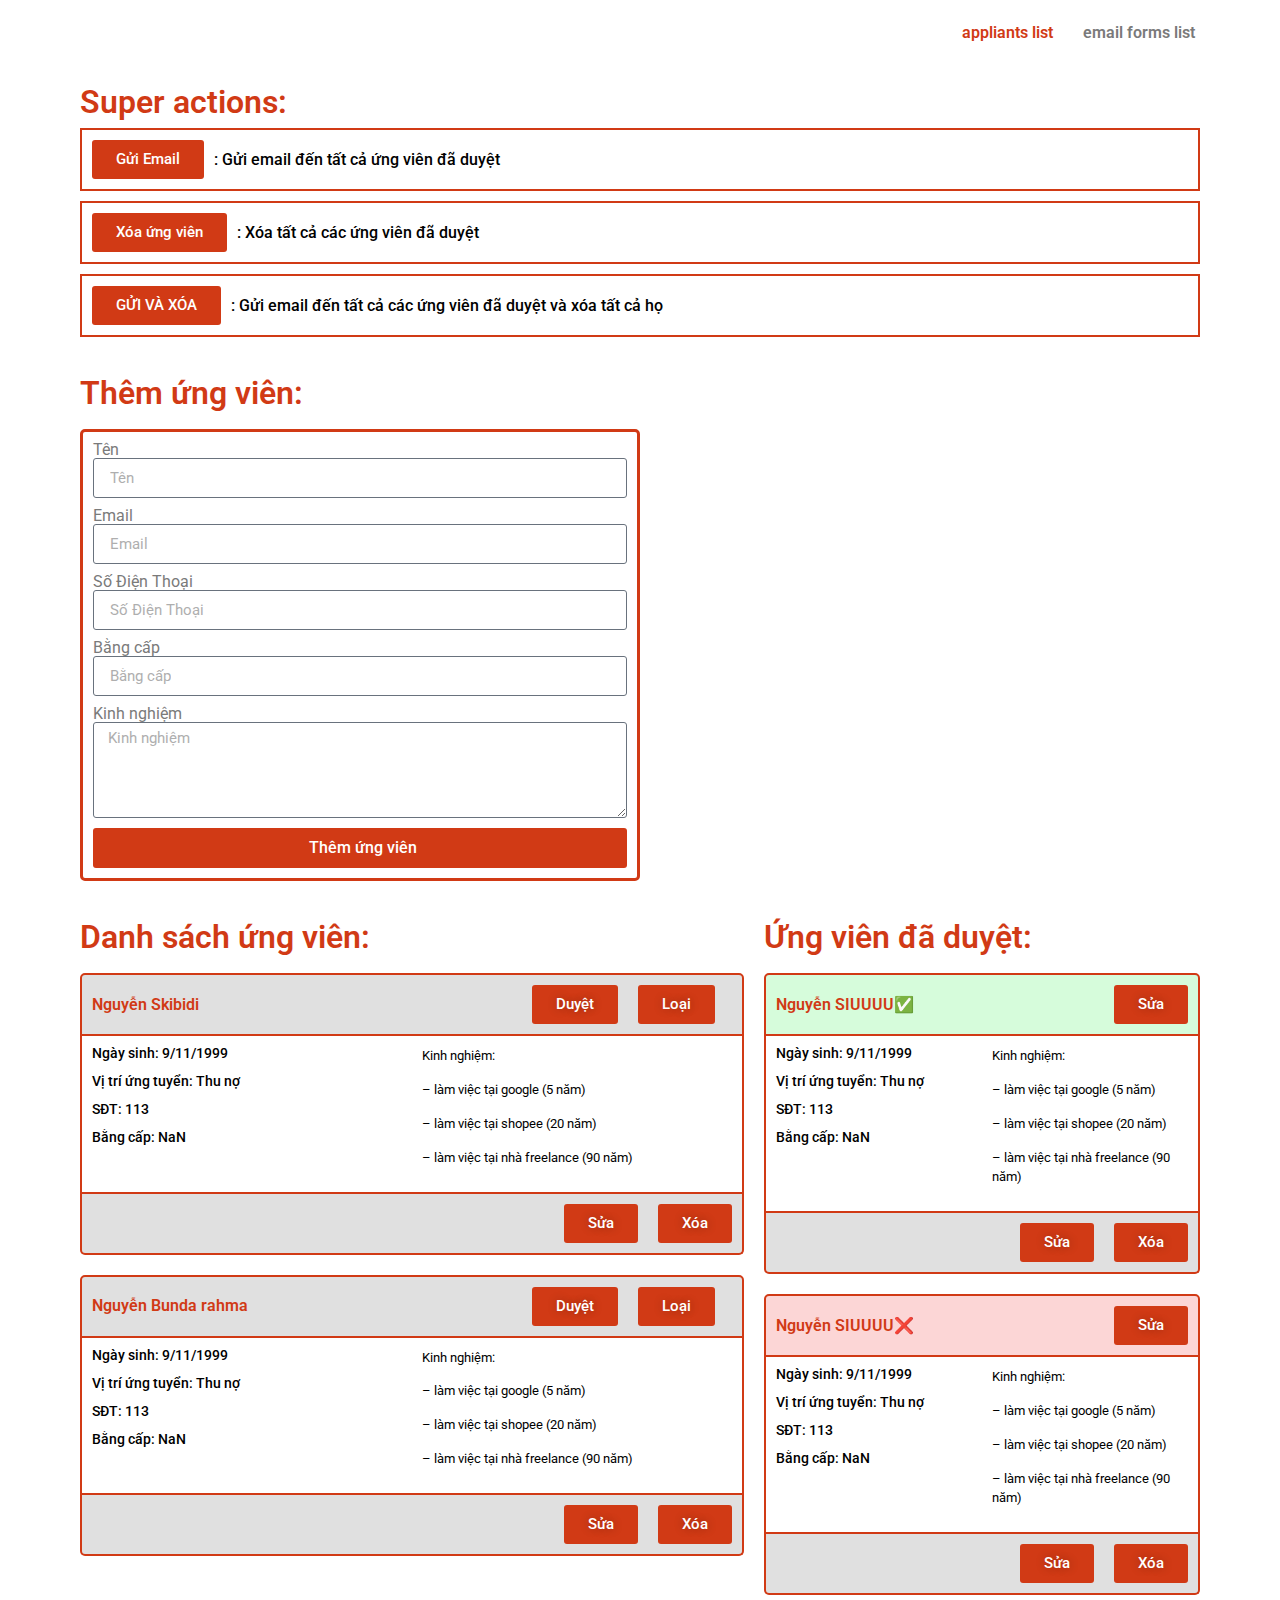
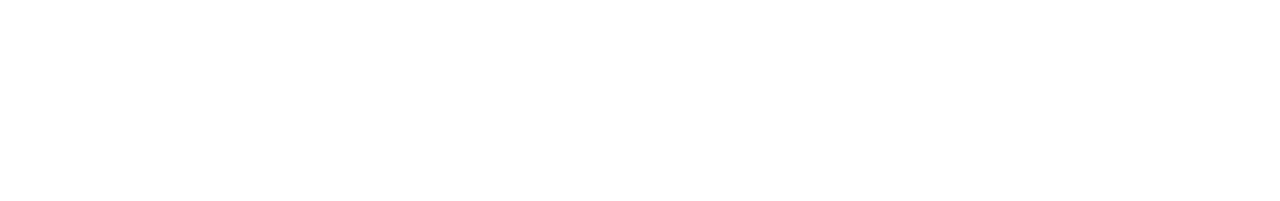
==== appliants-list/index.html @ c923ac1a "skibidi commit 3" ====
<!DOCTYPE html>
<html lang="en-US">
<head>
	<meta charset="UTF-8">
	<meta name="viewport" content="width=device-width, initial-scale=1">
	<link rel="profile" href="http://gmpg.org/xfn/11">
	<link rel="pingback" href="https://quanghehehihi.github.io/Giao_dien_message/xmlrpc.php">
	<title>appliants list &#8211; Trung Huy Message</title>
<meta name="robots" content="max-image-preview:large">
<link rel="alternate" type="application/rss+xml" title="Trung Huy Message &raquo; Feed" href="https://quanghehehihi.github.io/Giao_dien_message/feed/">
<link rel="alternate" type="application/rss+xml" title="Trung Huy Message &raquo; Comments Feed" href="https://quanghehehihi.github.io/Giao_dien_message/comments/feed/">
<script>
window._wpemojiSettings = {"baseUrl":"https:\/\/s.w.org\/images\/core\/emoji\/15.0.3\/72x72\/","ext":".png","svgUrl":"https:\/\/s.w.org\/images\/core\/emoji\/15.0.3\/svg\/","svgExt":".svg","source":{"concatemoji":"https:\/\/quanghehehihi.github.io\/Giao_dien_message\/wp-includes\/js\/wp-emoji-release.min.js?ver=6.6.2"}};
/*! This file is auto-generated */
!function(i,n){var o,s,e;function c(e){try{var t={supportTests:e,timestamp:(new Date).valueOf()};sessionStorage.setItem(o,JSON.stringify(t))}catch(e){}}function p(e,t,n){e.clearRect(0,0,e.canvas.width,e.canvas.height),e.fillText(t,0,0);var t=new Uint32Array(e.getImageData(0,0,e.canvas.width,e.canvas.height).data),r=(e.clearRect(0,0,e.canvas.width,e.canvas.height),e.fillText(n,0,0),new Uint32Array(e.getImageData(0,0,e.canvas.width,e.canvas.height).data));return t.every(function(e,t){return e===r[t]})}function u(e,t,n){switch(t){case"flag":return n(e,"🏳️‍⚧️","🏳️​⚧️")?!1:!n(e,"🇺🇳","🇺​🇳")&&!n(e,"🏴󠁧󠁢󠁥󠁮󠁧󠁿","🏴​󠁧​󠁢​󠁥​󠁮​󠁧​󠁿");case"emoji":return!n(e,"🐦‍⬛","🐦​⬛")}return!1}function f(e,t,n){var r="undefined"!=typeof WorkerGlobalScope&&self instanceof WorkerGlobalScope?new OffscreenCanvas(300,150):i.createElement("canvas"),a=r.getContext("2d",{willReadFrequently:!0}),o=(a.textBaseline="top",a.font="600 32px Arial",{});return e.forEach(function(e){o[e]=t(a,e,n)}),o}function t(e){var t=i.createElement("script");t.src=e,t.defer=!0,i.head.appendChild(t)}"undefined"!=typeof Promise&&(o="wpEmojiSettingsSupports",s=["flag","emoji"],n.supports={everything:!0,everythingExceptFlag:!0},e=new Promise(function(e){i.addEventListener("DOMContentLoaded",e,{once:!0})}),new Promise(function(t){var n=function(){try{var e=JSON.parse(sessionStorage.getItem(o));if("object"==typeof e&&"number"==typeof e.timestamp&&(new Date).valueOf()<e.timestamp+604800&&"object"==typeof e.supportTests)return e.supportTests}catch(e){}return null}();if(!n){if("undefined"!=typeof Worker&&"undefined"!=typeof OffscreenCanvas&&"undefined"!=typeof URL&&URL.createObjectURL&&"undefined"!=typeof Blob)try{var e="postMessage("+f.toString()+"("+[JSON.stringify(s),u.toString(),p.toString()].join(",")+"));",r=new Blob([e],{type:"text/javascript"}),a=new Worker(URL.createObjectURL(r),{name:"wpTestEmojiSupports"});return void(a.onmessage=function(e){c(n=e.data),a.terminate(),t(n)})}catch(e){}c(n=f(s,u,p))}t(n)}).then(function(e){for(var t in e)n.supports[t]=e[t],n.supports.everything=n.supports.everything&&n.supports[t],"flag"!==t&&(n.supports.everythingExceptFlag=n.supports.everythingExceptFlag&&n.supports[t]);n.supports.everythingExceptFlag=n.supports.everythingExceptFlag&&!n.supports.flag,n.DOMReady=!1,n.readyCallback=function(){n.DOMReady=!0}}).then(function(){return e}).then(function(){var e;n.supports.everything||(n.readyCallback(),(e=n.source||{}).concatemoji?t(e.concatemoji):e.wpemoji&&e.twemoji&&(t(e.twemoji),t(e.wpemoji)))}))}((window,document),window._wpemojiSettings);
</script>
<link rel="stylesheet" id="hfe-widgets-style-css" href="https://quanghehehihi.github.io/Giao_dien_message/wp-content/plugins/header-footer-elementor/inc/widgets-css/frontend.css?ver=1.6.45" media="all">
<style id="wp-emoji-styles-inline-css">img.wp-smiley, img.emoji {
		display: inline !important;
		border: none !important;
		box-shadow: none !important;
		height: 1em !important;
		width: 1em !important;
		margin: 0 0.07em !important;
		vertical-align: -0.1em !important;
		background: none !important;
		padding: 0 !important;
	}</style>
<style id="classic-theme-styles-inline-css">/*! This file is auto-generated */
.wp-block-button__link{color:#fff;background-color:#32373c;border-radius:9999px;box-shadow:none;text-decoration:none;padding:calc(.667em + 2px) calc(1.333em + 2px);font-size:1.125em}.wp-block-file__button{background:#32373c;color:#fff;text-decoration:none}</style>
<style id="global-styles-inline-css">:root{--wp--preset--aspect-ratio--square: 1;--wp--preset--aspect-ratio--4-3: 4/3;--wp--preset--aspect-ratio--3-4: 3/4;--wp--preset--aspect-ratio--3-2: 3/2;--wp--preset--aspect-ratio--2-3: 2/3;--wp--preset--aspect-ratio--16-9: 16/9;--wp--preset--aspect-ratio--9-16: 9/16;--wp--preset--color--black: #000000;--wp--preset--color--cyan-bluish-gray: #abb8c3;--wp--preset--color--white: #ffffff;--wp--preset--color--pale-pink: #f78da7;--wp--preset--color--vivid-red: #cf2e2e;--wp--preset--color--luminous-vivid-orange: #ff6900;--wp--preset--color--luminous-vivid-amber: #fcb900;--wp--preset--color--light-green-cyan: #7bdcb5;--wp--preset--color--vivid-green-cyan: #00d084;--wp--preset--color--pale-cyan-blue: #8ed1fc;--wp--preset--color--vivid-cyan-blue: #0693e3;--wp--preset--color--vivid-purple: #9b51e0;--wp--preset--gradient--vivid-cyan-blue-to-vivid-purple: linear-gradient(135deg,rgba(6,147,227,1) 0%,rgb(155,81,224) 100%);--wp--preset--gradient--light-green-cyan-to-vivid-green-cyan: linear-gradient(135deg,rgb(122,220,180) 0%,rgb(0,208,130) 100%);--wp--preset--gradient--luminous-vivid-amber-to-luminous-vivid-orange: linear-gradient(135deg,rgba(252,185,0,1) 0%,rgba(255,105,0,1) 100%);--wp--preset--gradient--luminous-vivid-orange-to-vivid-red: linear-gradient(135deg,rgba(255,105,0,1) 0%,rgb(207,46,46) 100%);--wp--preset--gradient--very-light-gray-to-cyan-bluish-gray: linear-gradient(135deg,rgb(238,238,238) 0%,rgb(169,184,195) 100%);--wp--preset--gradient--cool-to-warm-spectrum: linear-gradient(135deg,rgb(74,234,220) 0%,rgb(151,120,209) 20%,rgb(207,42,186) 40%,rgb(238,44,130) 60%,rgb(251,105,98) 80%,rgb(254,248,76) 100%);--wp--preset--gradient--blush-light-purple: linear-gradient(135deg,rgb(255,206,236) 0%,rgb(152,150,240) 100%);--wp--preset--gradient--blush-bordeaux: linear-gradient(135deg,rgb(254,205,165) 0%,rgb(254,45,45) 50%,rgb(107,0,62) 100%);--wp--preset--gradient--luminous-dusk: linear-gradient(135deg,rgb(255,203,112) 0%,rgb(199,81,192) 50%,rgb(65,88,208) 100%);--wp--preset--gradient--pale-ocean: linear-gradient(135deg,rgb(255,245,203) 0%,rgb(182,227,212) 50%,rgb(51,167,181) 100%);--wp--preset--gradient--electric-grass: linear-gradient(135deg,rgb(202,248,128) 0%,rgb(113,206,126) 100%);--wp--preset--gradient--midnight: linear-gradient(135deg,rgb(2,3,129) 0%,rgb(40,116,252) 100%);--wp--preset--font-size--small: 13px;--wp--preset--font-size--medium: 20px;--wp--preset--font-size--large: 36px;--wp--preset--font-size--x-large: 42px;--wp--preset--spacing--20: 0.44rem;--wp--preset--spacing--30: 0.67rem;--wp--preset--spacing--40: 1rem;--wp--preset--spacing--50: 1.5rem;--wp--preset--spacing--60: 2.25rem;--wp--preset--spacing--70: 3.38rem;--wp--preset--spacing--80: 5.06rem;--wp--preset--shadow--natural: 6px 6px 9px rgba(0, 0, 0, 0.2);--wp--preset--shadow--deep: 12px 12px 50px rgba(0, 0, 0, 0.4);--wp--preset--shadow--sharp: 6px 6px 0px rgba(0, 0, 0, 0.2);--wp--preset--shadow--outlined: 6px 6px 0px -3px rgba(255, 255, 255, 1), 6px 6px rgba(0, 0, 0, 1);--wp--preset--shadow--crisp: 6px 6px 0px rgba(0, 0, 0, 1);}:where(.is-layout-flex){gap: 0.5em;}:where(.is-layout-grid){gap: 0.5em;}body .is-layout-flex{display: flex;}.is-layout-flex{flex-wrap: wrap;align-items: center;}.is-layout-flex > :is(*, div){margin: 0;}body .is-layout-grid{display: grid;}.is-layout-grid > :is(*, div){margin: 0;}:where(.wp-block-columns.is-layout-flex){gap: 2em;}:where(.wp-block-columns.is-layout-grid){gap: 2em;}:where(.wp-block-post-template.is-layout-flex){gap: 1.25em;}:where(.wp-block-post-template.is-layout-grid){gap: 1.25em;}.has-black-color{color: var(--wp--preset--color--black) !important;}.has-cyan-bluish-gray-color{color: var(--wp--preset--color--cyan-bluish-gray) !important;}.has-white-color{color: var(--wp--preset--color--white) !important;}.has-pale-pink-color{color: var(--wp--preset--color--pale-pink) !important;}.has-vivid-red-color{color: var(--wp--preset--color--vivid-red) !important;}.has-luminous-vivid-orange-color{color: var(--wp--preset--color--luminous-vivid-orange) !important;}.has-luminous-vivid-amber-color{color: var(--wp--preset--color--luminous-vivid-amber) !important;}.has-light-green-cyan-color{color: var(--wp--preset--color--light-green-cyan) !important;}.has-vivid-green-cyan-color{color: var(--wp--preset--color--vivid-green-cyan) !important;}.has-pale-cyan-blue-color{color: var(--wp--preset--color--pale-cyan-blue) !important;}.has-vivid-cyan-blue-color{color: var(--wp--preset--color--vivid-cyan-blue) !important;}.has-vivid-purple-color{color: var(--wp--preset--color--vivid-purple) !important;}.has-black-background-color{background-color: var(--wp--preset--color--black) !important;}.has-cyan-bluish-gray-background-color{background-color: var(--wp--preset--color--cyan-bluish-gray) !important;}.has-white-background-color{background-color: var(--wp--preset--color--white) !important;}.has-pale-pink-background-color{background-color: var(--wp--preset--color--pale-pink) !important;}.has-vivid-red-background-color{background-color: var(--wp--preset--color--vivid-red) !important;}.has-luminous-vivid-orange-background-color{background-color: var(--wp--preset--color--luminous-vivid-orange) !important;}.has-luminous-vivid-amber-background-color{background-color: var(--wp--preset--color--luminous-vivid-amber) !important;}.has-light-green-cyan-background-color{background-color: var(--wp--preset--color--light-green-cyan) !important;}.has-vivid-green-cyan-background-color{background-color: var(--wp--preset--color--vivid-green-cyan) !important;}.has-pale-cyan-blue-background-color{background-color: var(--wp--preset--color--pale-cyan-blue) !important;}.has-vivid-cyan-blue-background-color{background-color: var(--wp--preset--color--vivid-cyan-blue) !important;}.has-vivid-purple-background-color{background-color: var(--wp--preset--color--vivid-purple) !important;}.has-black-border-color{border-color: var(--wp--preset--color--black) !important;}.has-cyan-bluish-gray-border-color{border-color: var(--wp--preset--color--cyan-bluish-gray) !important;}.has-white-border-color{border-color: var(--wp--preset--color--white) !important;}.has-pale-pink-border-color{border-color: var(--wp--preset--color--pale-pink) !important;}.has-vivid-red-border-color{border-color: var(--wp--preset--color--vivid-red) !important;}.has-luminous-vivid-orange-border-color{border-color: var(--wp--preset--color--luminous-vivid-orange) !important;}.has-luminous-vivid-amber-border-color{border-color: var(--wp--preset--color--luminous-vivid-amber) !important;}.has-light-green-cyan-border-color{border-color: var(--wp--preset--color--light-green-cyan) !important;}.has-vivid-green-cyan-border-color{border-color: var(--wp--preset--color--vivid-green-cyan) !important;}.has-pale-cyan-blue-border-color{border-color: var(--wp--preset--color--pale-cyan-blue) !important;}.has-vivid-cyan-blue-border-color{border-color: var(--wp--preset--color--vivid-cyan-blue) !important;}.has-vivid-purple-border-color{border-color: var(--wp--preset--color--vivid-purple) !important;}.has-vivid-cyan-blue-to-vivid-purple-gradient-background{background: var(--wp--preset--gradient--vivid-cyan-blue-to-vivid-purple) !important;}.has-light-green-cyan-to-vivid-green-cyan-gradient-background{background: var(--wp--preset--gradient--light-green-cyan-to-vivid-green-cyan) !important;}.has-luminous-vivid-amber-to-luminous-vivid-orange-gradient-background{background: var(--wp--preset--gradient--luminous-vivid-amber-to-luminous-vivid-orange) !important;}.has-luminous-vivid-orange-to-vivid-red-gradient-background{background: var(--wp--preset--gradient--luminous-vivid-orange-to-vivid-red) !important;}.has-very-light-gray-to-cyan-bluish-gray-gradient-background{background: var(--wp--preset--gradient--very-light-gray-to-cyan-bluish-gray) !important;}.has-cool-to-warm-spectrum-gradient-background{background: var(--wp--preset--gradient--cool-to-warm-spectrum) !important;}.has-blush-light-purple-gradient-background{background: var(--wp--preset--gradient--blush-light-purple) !important;}.has-blush-bordeaux-gradient-background{background: var(--wp--preset--gradient--blush-bordeaux) !important;}.has-luminous-dusk-gradient-background{background: var(--wp--preset--gradient--luminous-dusk) !important;}.has-pale-ocean-gradient-background{background: var(--wp--preset--gradient--pale-ocean) !important;}.has-electric-grass-gradient-background{background: var(--wp--preset--gradient--electric-grass) !important;}.has-midnight-gradient-background{background: var(--wp--preset--gradient--midnight) !important;}.has-small-font-size{font-size: var(--wp--preset--font-size--small) !important;}.has-medium-font-size{font-size: var(--wp--preset--font-size--medium) !important;}.has-large-font-size{font-size: var(--wp--preset--font-size--large) !important;}.has-x-large-font-size{font-size: var(--wp--preset--font-size--x-large) !important;}
:where(.wp-block-post-template.is-layout-flex){gap: 1.25em;}:where(.wp-block-post-template.is-layout-grid){gap: 1.25em;}
:where(.wp-block-columns.is-layout-flex){gap: 2em;}:where(.wp-block-columns.is-layout-grid){gap: 2em;}
:root :where(.wp-block-pullquote){font-size: 1.5em;line-height: 1.6;}</style>
<link rel="stylesheet" id="hfe-style-css" href="https://quanghehehihi.github.io/Giao_dien_message/wp-content/plugins/header-footer-elementor/assets/css/header-footer-elementor.css?ver=1.6.45" media="all">
<link rel="stylesheet" id="elementor-frontend-css" href="https://quanghehehihi.github.io/Giao_dien_message/wp-content/plugins/elementor/assets/css/frontend.min.css?ver=3.25.3" media="all">
<link rel="stylesheet" id="swiper-css" href="https://quanghehehihi.github.io/Giao_dien_message/wp-content/plugins/elementor/assets/lib/swiper/v8/css/swiper.min.css?ver=8.4.5" media="all">
<link rel="stylesheet" id="e-swiper-css" href="https://quanghehehihi.github.io/Giao_dien_message/wp-content/plugins/elementor/assets/css/conditionals/e-swiper.min.css?ver=3.25.3" media="all">
<link rel="stylesheet" id="elementor-post-6-css" href="https://quanghehehihi.github.io/Giao_dien_message/wp-content/uploads/elementor/css/post-6.css?ver=1730440956" media="all">
<link rel="stylesheet" id="elementor-pro-css" href="https://quanghehehihi.github.io/Giao_dien_message/wp-content/plugins/pro-elements/assets/css/frontend.min.css?ver=3.18.1" media="all">
<link rel="stylesheet" id="widget-heading-css" href="https://quanghehehihi.github.io/Giao_dien_message/wp-content/plugins/elementor/assets/css/widget-heading.min.css?ver=3.25.3" media="all">
<link rel="stylesheet" id="widget-text-editor-css" href="https://quanghehehihi.github.io/Giao_dien_message/wp-content/plugins/elementor/assets/css/widget-text-editor.min.css?ver=3.25.3" media="all">
<link rel="stylesheet" id="elementor-post-88-css" href="https://quanghehehihi.github.io/Giao_dien_message/wp-content/uploads/elementor/css/post-88.css?ver=1730512916" media="all">
<link rel="stylesheet" id="elementor-post-97-css" href="https://quanghehehihi.github.io/Giao_dien_message/wp-content/uploads/elementor/css/post-97.css?ver=1730512631" media="all">
<link rel="stylesheet" id="hello-elementor-css" href="https://quanghehehihi.github.io/Giao_dien_message/wp-content/themes/hello-elementor/style.min.css?ver=3.1.1" media="all">
<link rel="stylesheet" id="hello-elementor-theme-style-css" href="https://quanghehehihi.github.io/Giao_dien_message/wp-content/themes/hello-elementor/theme.min.css?ver=3.1.1" media="all">
<link rel="stylesheet" id="hello-elementor-header-footer-css" href="https://quanghehehihi.github.io/Giao_dien_message/wp-content/themes/hello-elementor/header-footer.min.css?ver=3.1.1" media="all">
<link rel="stylesheet" id="hfe-icons-list-css" href="https://quanghehehihi.github.io/Giao_dien_message/wp-content/plugins/elementor/assets/css/widget-icon-list.min.css?ver=3.24.3" media="all">
<link rel="stylesheet" id="hfe-social-icons-css" href="https://quanghehehihi.github.io/Giao_dien_message/wp-content/plugins/elementor/assets/css/widget-social-icons.min.css?ver=3.24.0" media="all">
<link rel="stylesheet" id="hfe-social-share-icons-brands-css" href="https://quanghehehihi.github.io/Giao_dien_message/wp-content/plugins/elementor/assets/lib/font-awesome/css/brands.css?ver=5.15.3" media="all">
<link rel="stylesheet" id="hfe-social-share-icons-fontawesome-css" href="https://quanghehehihi.github.io/Giao_dien_message/wp-content/plugins/elementor/assets/lib/font-awesome/css/fontawesome.css?ver=5.15.3" media="all">
<link rel="stylesheet" id="hfe-nav-menu-icons-css" href="https://quanghehehihi.github.io/Giao_dien_message/wp-content/plugins/elementor/assets/lib/font-awesome/css/solid.css?ver=5.15.3" media="all">
<link rel="stylesheet" id="hfe-widget-blockquote-css" href="https://quanghehehihi.github.io/Giao_dien_message/wp-content/plugins/elementor-pro/assets/css/widget-blockquote.min.css?ver=3.25.0" media="all">
<link rel="stylesheet" id="google-fonts-1-css" href="https://fonts.googleapis.com/css?family=Roboto%3A100%2C100italic%2C200%2C200italic%2C300%2C300italic%2C400%2C400italic%2C500%2C500italic%2C600%2C600italic%2C700%2C700italic%2C800%2C800italic%2C900%2C900italic%7CRoboto+Slab%3A100%2C100italic%2C200%2C200italic%2C300%2C300italic%2C400%2C400italic%2C500%2C500italic%2C600%2C600italic%2C700%2C700italic%2C800%2C800italic%2C900%2C900italic&#038;display=swap&#038;ver=6.6.2" media="all">
<link rel="preconnect" href="https://fonts.gstatic.com/" crossorigin>
<link rel="https://api.w.org/" href="https://quanghehehihi.github.io/Giao_dien_message/wp-json/">
<link rel="alternate" title="JSON" type="application/json" href="https://quanghehehihi.github.io/Giao_dien_message/wp-json/wp/v2/pages/88">
<link rel="EditURI" type="application/rsd+xml" title="RSD" href="https://quanghehehihi.github.io/Giao_dien_message/xmlrpc.php?rsd">
<meta name="generator" content="WordPress 6.6.2">
<link rel="canonical" href="https://quanghehehihi.github.io/Giao_dien_message/appliants-list/">
<link rel="shortlink" href="https://quanghehehihi.github.io/Giao_dien_message/?p=88">
<link rel="alternate" title="oEmbed (JSON)" type="application/json+oembed" href="https://quanghehehihi.github.io/Giao_dien_message/wp-json/oembed/1.0/embed?url=https%3A%2F%2Fquanghehehihi.github.io%2FGiao_dien_message%2Fappliants-list%2F">
<link rel="alternate" title="oEmbed (XML)" type="text/xml+oembed" href="https://quanghehehihi.github.io/Giao_dien_message/wp-json/oembed/1.0/embed?url=https%3A%2F%2Fquanghehehihi.github.io%2FGiao_dien_message%2Fappliants-list%2F#038;format=xml">
<meta name="generator" content="Elementor 3.25.3; features: e_font_icon_svg, additional_custom_breakpoints, e_optimized_control_loading, e_element_cache; settings: css_print_method-external, google_font-enabled, font_display-swap">
			<style>.e-con.e-parent:nth-of-type(n+4):not(.e-lazyloaded):not(.e-no-lazyload),
				.e-con.e-parent:nth-of-type(n+4):not(.e-lazyloaded):not(.e-no-lazyload) * {
					background-image: none !important;
				}
				@media screen and (max-height: 1024px) {
					.e-con.e-parent:nth-of-type(n+3):not(.e-lazyloaded):not(.e-no-lazyload),
					.e-con.e-parent:nth-of-type(n+3):not(.e-lazyloaded):not(.e-no-lazyload) * {
						background-image: none !important;
					}
				}
				@media screen and (max-height: 640px) {
					.e-con.e-parent:nth-of-type(n+2):not(.e-lazyloaded):not(.e-no-lazyload),
					.e-con.e-parent:nth-of-type(n+2):not(.e-lazyloaded):not(.e-no-lazyload) * {
						background-image: none !important;
					}
				}</style>
			</head>

<body class="page-template-default page page-id-88 ehf-header ehf-footer ehf-template-hello-elementor ehf-stylesheet-hello-elementor elementor-default elementor-kit-6 elementor-page elementor-page-88">
<div id="page" class="hfeed site">

		<header id="masthead" itemscope="itemscope" itemtype="https://schema.org/WPHeader">
			<p class="main-title bhf-hidden" itemprop="headline"><a href="https://quanghehehihi.github.io/Giao_dien_message" title="Trung Huy Message" rel="home">Trung Huy Message</a></p>
					<div data-elementor-type="wp-post" data-elementor-id="97" class="elementor elementor-97" data-elementor-post-type="elementor-hf">
				<div class="elementor-element elementor-element-b5f3f48 e-flex e-con-boxed e-con e-parent" data-id="b5f3f48" data-element_type="container">
					<div class="e-con-inner">
				<div class="elementor-element elementor-element-7720995 elementor-widget__width-initial elementor-widget elementor-widget-image" data-id="7720995" data-element_type="widget" data-widget_type="image.default">
				<div class="elementor-widget-container">
													<img src="https://trunghuygroup.vn/wp-content/uploads/2023/02/TRUNG-HUY-GROUP-white.png" title="" alt="" loading="lazy">													</div>
				</div>
				<div class="elementor-element elementor-element-fc53342 hfe-nav-menu__align-left hfe-submenu-icon-arrow hfe-submenu-animation-none hfe-link-redirect-child hfe-nav-menu__breakpoint-tablet elementor-widget elementor-widget-navigation-menu" data-id="fc53342" data-element_type="widget" data-settings="{&quot;padding_horizontal_menu_item&quot;:{&quot;unit&quot;:&quot;px&quot;,&quot;size&quot;:15,&quot;sizes&quot;:[]},&quot;padding_horizontal_menu_item_tablet&quot;:{&quot;unit&quot;:&quot;px&quot;,&quot;size&quot;:&quot;&quot;,&quot;sizes&quot;:[]},&quot;padding_horizontal_menu_item_mobile&quot;:{&quot;unit&quot;:&quot;px&quot;,&quot;size&quot;:&quot;&quot;,&quot;sizes&quot;:[]},&quot;padding_vertical_menu_item&quot;:{&quot;unit&quot;:&quot;px&quot;,&quot;size&quot;:15,&quot;sizes&quot;:[]},&quot;padding_vertical_menu_item_tablet&quot;:{&quot;unit&quot;:&quot;px&quot;,&quot;size&quot;:&quot;&quot;,&quot;sizes&quot;:[]},&quot;padding_vertical_menu_item_mobile&quot;:{&quot;unit&quot;:&quot;px&quot;,&quot;size&quot;:&quot;&quot;,&quot;sizes&quot;:[]},&quot;menu_space_between&quot;:{&quot;unit&quot;:&quot;px&quot;,&quot;size&quot;:&quot;&quot;,&quot;sizes&quot;:[]},&quot;menu_space_between_tablet&quot;:{&quot;unit&quot;:&quot;px&quot;,&quot;size&quot;:&quot;&quot;,&quot;sizes&quot;:[]},&quot;menu_space_between_mobile&quot;:{&quot;unit&quot;:&quot;px&quot;,&quot;size&quot;:&quot;&quot;,&quot;sizes&quot;:[]},&quot;menu_row_space&quot;:{&quot;unit&quot;:&quot;px&quot;,&quot;size&quot;:&quot;&quot;,&quot;sizes&quot;:[]},&quot;menu_row_space_tablet&quot;:{&quot;unit&quot;:&quot;px&quot;,&quot;size&quot;:&quot;&quot;,&quot;sizes&quot;:[]},&quot;menu_row_space_mobile&quot;:{&quot;unit&quot;:&quot;px&quot;,&quot;size&quot;:&quot;&quot;,&quot;sizes&quot;:[]},&quot;dropdown_border_radius&quot;:{&quot;unit&quot;:&quot;px&quot;,&quot;top&quot;:&quot;&quot;,&quot;right&quot;:&quot;&quot;,&quot;bottom&quot;:&quot;&quot;,&quot;left&quot;:&quot;&quot;,&quot;isLinked&quot;:true},&quot;dropdown_border_radius_tablet&quot;:{&quot;unit&quot;:&quot;px&quot;,&quot;top&quot;:&quot;&quot;,&quot;right&quot;:&quot;&quot;,&quot;bottom&quot;:&quot;&quot;,&quot;left&quot;:&quot;&quot;,&quot;isLinked&quot;:true},&quot;dropdown_border_radius_mobile&quot;:{&quot;unit&quot;:&quot;px&quot;,&quot;top&quot;:&quot;&quot;,&quot;right&quot;:&quot;&quot;,&quot;bottom&quot;:&quot;&quot;,&quot;left&quot;:&quot;&quot;,&quot;isLinked&quot;:true},&quot;width_dropdown_item&quot;:{&quot;unit&quot;:&quot;px&quot;,&quot;size&quot;:&quot;220&quot;,&quot;sizes&quot;:[]},&quot;width_dropdown_item_tablet&quot;:{&quot;unit&quot;:&quot;px&quot;,&quot;size&quot;:&quot;&quot;,&quot;sizes&quot;:[]},&quot;width_dropdown_item_mobile&quot;:{&quot;unit&quot;:&quot;px&quot;,&quot;size&quot;:&quot;&quot;,&quot;sizes&quot;:[]},&quot;padding_horizontal_dropdown_item&quot;:{&quot;unit&quot;:&quot;px&quot;,&quot;size&quot;:&quot;&quot;,&quot;sizes&quot;:[]},&quot;padding_horizontal_dropdown_item_tablet&quot;:{&quot;unit&quot;:&quot;px&quot;,&quot;size&quot;:&quot;&quot;,&quot;sizes&quot;:[]},&quot;padding_horizontal_dropdown_item_mobile&quot;:{&quot;unit&quot;:&quot;px&quot;,&quot;size&quot;:&quot;&quot;,&quot;sizes&quot;:[]},&quot;padding_vertical_dropdown_item&quot;:{&quot;unit&quot;:&quot;px&quot;,&quot;size&quot;:15,&quot;sizes&quot;:[]},&quot;padding_vertical_dropdown_item_tablet&quot;:{&quot;unit&quot;:&quot;px&quot;,&quot;size&quot;:&quot;&quot;,&quot;sizes&quot;:[]},&quot;padding_vertical_dropdown_item_mobile&quot;:{&quot;unit&quot;:&quot;px&quot;,&quot;size&quot;:&quot;&quot;,&quot;sizes&quot;:[]},&quot;distance_from_menu&quot;:{&quot;unit&quot;:&quot;px&quot;,&quot;size&quot;:&quot;&quot;,&quot;sizes&quot;:[]},&quot;distance_from_menu_tablet&quot;:{&quot;unit&quot;:&quot;px&quot;,&quot;size&quot;:&quot;&quot;,&quot;sizes&quot;:[]},&quot;distance_from_menu_mobile&quot;:{&quot;unit&quot;:&quot;px&quot;,&quot;size&quot;:&quot;&quot;,&quot;sizes&quot;:[]},&quot;toggle_size&quot;:{&quot;unit&quot;:&quot;px&quot;,&quot;size&quot;:&quot;&quot;,&quot;sizes&quot;:[]},&quot;toggle_size_tablet&quot;:{&quot;unit&quot;:&quot;px&quot;,&quot;size&quot;:&quot;&quot;,&quot;sizes&quot;:[]},&quot;toggle_size_mobile&quot;:{&quot;unit&quot;:&quot;px&quot;,&quot;size&quot;:&quot;&quot;,&quot;sizes&quot;:[]},&quot;toggle_border_width&quot;:{&quot;unit&quot;:&quot;px&quot;,&quot;size&quot;:&quot;&quot;,&quot;sizes&quot;:[]},&quot;toggle_border_width_tablet&quot;:{&quot;unit&quot;:&quot;px&quot;,&quot;size&quot;:&quot;&quot;,&quot;sizes&quot;:[]},&quot;toggle_border_width_mobile&quot;:{&quot;unit&quot;:&quot;px&quot;,&quot;size&quot;:&quot;&quot;,&quot;sizes&quot;:[]},&quot;toggle_border_radius&quot;:{&quot;unit&quot;:&quot;px&quot;,&quot;size&quot;:&quot;&quot;,&quot;sizes&quot;:[]},&quot;toggle_border_radius_tablet&quot;:{&quot;unit&quot;:&quot;px&quot;,&quot;size&quot;:&quot;&quot;,&quot;sizes&quot;:[]},&quot;toggle_border_radius_mobile&quot;:{&quot;unit&quot;:&quot;px&quot;,&quot;size&quot;:&quot;&quot;,&quot;sizes&quot;:[]}}" data-widget_type="navigation-menu.default">
				<div class="elementor-widget-container">
						<div class="hfe-nav-menu hfe-layout-horizontal hfe-nav-menu-layout horizontal hfe-pointer__none" data-layout="horizontal">
				<div role="button" class="hfe-nav-menu__toggle elementor-clickable">
					<span class="screen-reader-text">Menu</span>
					<div class="hfe-nav-menu-icon">
						<svg aria-hidden="true" class="e-font-icon-svg e-fas-align-justify" viewbox="0 0 448 512" xmlns="http://www.w3.org/2000/svg"><path d="M432 416H16a16 16 0 0 0-16 16v32a16 16 0 0 0 16 16h416a16 16 0 0 0 16-16v-32a16 16 0 0 0-16-16zm0-128H16a16 16 0 0 0-16 16v32a16 16 0 0 0 16 16h416a16 16 0 0 0 16-16v-32a16 16 0 0 0-16-16zm0-128H16a16 16 0 0 0-16 16v32a16 16 0 0 0 16 16h416a16 16 0 0 0 16-16v-32a16 16 0 0 0-16-16zm0-128H16A16 16 0 0 0 0 48v32a16 16 0 0 0 16 16h416a16 16 0 0 0 16-16V48a16 16 0 0 0-16-16z"></path></svg>					</div>
				</div>
				<nav class="hfe-nav-menu__layout-horizontal hfe-nav-menu__submenu-arrow" data-toggle-icon="&lt;svg aria-hidden=&quot;true&quot; tabindex=&quot;0&quot; class=&quot;e-font-icon-svg e-fas-align-justify&quot; viewBox=&quot;0 0 448 512&quot; xmlns=&quot;http://www.w3.org/2000/svg&quot;&gt;&lt;path d=&quot;M432 416H16a16 16 0 0 0-16 16v32a16 16 0 0 0 16 16h416a16 16 0 0 0 16-16v-32a16 16 0 0 0-16-16zm0-128H16a16 16 0 0 0-16 16v32a16 16 0 0 0 16 16h416a16 16 0 0 0 16-16v-32a16 16 0 0 0-16-16zm0-128H16a16 16 0 0 0-16 16v32a16 16 0 0 0 16 16h416a16 16 0 0 0 16-16v-32a16 16 0 0 0-16-16zm0-128H16A16 16 0 0 0 0 48v32a16 16 0 0 0 16 16h416a16 16 0 0 0 16-16V48a16 16 0 0 0-16-16z&quot;&gt;&lt;/path&gt;&lt;/svg&gt;" data-close-icon="&lt;svg aria-hidden=&quot;true&quot; tabindex=&quot;0&quot; class=&quot;e-font-icon-svg e-far-window-close&quot; viewBox=&quot;0 0 512 512&quot; xmlns=&quot;http://www.w3.org/2000/svg&quot;&gt;&lt;path d=&quot;M464 32H48C21.5 32 0 53.5 0 80v352c0 26.5 21.5 48 48 48h416c26.5 0 48-21.5 48-48V80c0-26.5-21.5-48-48-48zm0 394c0 3.3-2.7 6-6 6H54c-3.3 0-6-2.7-6-6V86c0-3.3 2.7-6 6-6h404c3.3 0 6 2.7 6 6v340zM356.5 194.6L295.1 256l61.4 61.4c4.6 4.6 4.6 12.1 0 16.8l-22.3 22.3c-4.6 4.6-12.1 4.6-16.8 0L256 295.1l-61.4 61.4c-4.6 4.6-12.1 4.6-16.8 0l-22.3-22.3c-4.6-4.6-4.6-12.1 0-16.8l61.4-61.4-61.4-61.4c-4.6-4.6-4.6-12.1 0-16.8l22.3-22.3c4.6-4.6 12.1-4.6 16.8 0l61.4 61.4 61.4-61.4c4.6-4.6 12.1-4.6 16.8 0l22.3 22.3c4.7 4.6 4.7 12.1 0 16.8z&quot;&gt;&lt;/path&gt;&lt;/svg&gt;" data-full-width="yes">
					<ul id="menu-1-fc53342" class="hfe-nav-menu">
<li id="menu-item-104" class="menu-item menu-item-type-post_type menu-item-object-page current-menu-item page_item page-item-88 current_page_item parent hfe-creative-menu"><a href="https://quanghehehihi.github.io/Giao_dien_message/appliants-list/" class="hfe-menu-item">appliants list</a></li>
<li id="menu-item-105" class="menu-item menu-item-type-post_type menu-item-object-page parent hfe-creative-menu"><a href="https://quanghehehihi.github.io/Giao_dien_message/email-forms-list/" class="hfe-menu-item">email forms list</a></li>
</ul> 
				</nav>
			</div>
					</div>
				</div>
					</div>
				</div>
				</div>
				</header>

	
<main id="content" class="site-main post-88 page type-page status-publish hentry">

	
	<div class="page-content">
				<div data-elementor-type="wp-page" data-elementor-id="88" class="elementor elementor-88" data-elementor-post-type="page">
				<div class="elementor-element elementor-element-5c86e91 e-flex e-con-boxed e-con e-parent" data-id="5c86e91" data-element_type="container">
					<div class="e-con-inner">
		<div class="elementor-element elementor-element-66ffbd7 e-con-full e-flex e-con e-child" data-id="66ffbd7" data-element_type="container">
				<div class="elementor-element elementor-element-f154929 elementor-widget elementor-widget-heading" data-id="f154929" data-element_type="widget" data-widget_type="heading.default">
				<div class="elementor-widget-container">
			<h2 class="elementor-heading-title elementor-size-default">Super actions:</h2>		</div>
				</div>
		<div class="elementor-element elementor-element-102e227 e-con-full e-flex e-con e-child" data-id="102e227" data-element_type="container">
				<div class="elementor-element elementor-element-8bddb70 elementor-widget elementor-widget-button" data-id="8bddb70" data-element_type="widget" data-widget_type="button.default">
				<div class="elementor-widget-container">
							<div class="elementor-button-wrapper">
					<a class="elementor-button elementor-button-link elementor-size-sm" href="#">
						<span class="elementor-button-content-wrapper">
									<span class="elementor-button-text">Gửi Email</span>
					</span>
					</a>
				</div>
						</div>
				</div>
				<div class="elementor-element elementor-element-318c0da elementor-widget elementor-widget-heading" data-id="318c0da" data-element_type="widget" data-widget_type="heading.default">
				<div class="elementor-widget-container">
			<h2 class="elementor-heading-title elementor-size-default">: Gửi email đến tất cả ứng viên đã duyệt</h2>		</div>
				</div>
				</div>
		<div class="elementor-element elementor-element-a44f7f0 e-con-full e-flex e-con e-child" data-id="a44f7f0" data-element_type="container">
				<div class="elementor-element elementor-element-b4abeab elementor-widget elementor-widget-button" data-id="b4abeab" data-element_type="widget" data-widget_type="button.default">
				<div class="elementor-widget-container">
							<div class="elementor-button-wrapper">
					<a class="elementor-button elementor-button-link elementor-size-sm" href="#">
						<span class="elementor-button-content-wrapper">
									<span class="elementor-button-text">Xóa ứng viên</span>
					</span>
					</a>
				</div>
						</div>
				</div>
				<div class="elementor-element elementor-element-991c811 elementor-widget elementor-widget-heading" data-id="991c811" data-element_type="widget" data-widget_type="heading.default">
				<div class="elementor-widget-container">
			<h2 class="elementor-heading-title elementor-size-default">: Xóa tất cả các ứng viên đã duyệt</h2>		</div>
				</div>
				</div>
		<div class="elementor-element elementor-element-bf5abb6 e-con-full e-flex e-con e-child" data-id="bf5abb6" data-element_type="container">
				<div class="elementor-element elementor-element-c95cb5c elementor-widget elementor-widget-button" data-id="c95cb5c" data-element_type="widget" data-widget_type="button.default">
				<div class="elementor-widget-container">
							<div class="elementor-button-wrapper">
					<a class="elementor-button elementor-button-link elementor-size-sm" href="#">
						<span class="elementor-button-content-wrapper">
									<span class="elementor-button-text">GỬI VÀ XÓA</span>
					</span>
					</a>
				</div>
						</div>
				</div>
				<div class="elementor-element elementor-element-245560a elementor-widget elementor-widget-heading" data-id="245560a" data-element_type="widget" data-widget_type="heading.default">
				<div class="elementor-widget-container">
			<h2 class="elementor-heading-title elementor-size-default">: Gửi email đến tất cả các ứng viên đã duyệt và xóa tất cả họ</h2>		</div>
				</div>
				</div>
				</div>
					</div>
				</div>
		<div class="elementor-element elementor-element-43e67a6 e-flex e-con-boxed e-con e-parent" data-id="43e67a6" data-element_type="container">
					<div class="e-con-inner">
		<div class="elementor-element elementor-element-23e9e3d e-con-full e-flex e-con e-child" data-id="23e9e3d" data-element_type="container">
				<div class="elementor-element elementor-element-f0840aa elementor-widget elementor-widget-heading" data-id="f0840aa" data-element_type="widget" data-widget_type="heading.default">
				<div class="elementor-widget-container">
			<h2 class="elementor-heading-title elementor-size-default">Thêm ứng viên:</h2>		</div>
				</div>
		<div class="elementor-element elementor-element-108972c e-con-full e-flex e-con e-child" data-id="108972c" data-element_type="container">
				<div class="elementor-element elementor-element-e05cfe1 elementor-button-align-stretch elementor-widget elementor-widget-form" data-id="e05cfe1" data-element_type="widget" data-settings="{&quot;step_next_label&quot;:&quot;Next&quot;,&quot;step_previous_label&quot;:&quot;Previous&quot;,&quot;button_width&quot;:&quot;100&quot;,&quot;step_type&quot;:&quot;number_text&quot;,&quot;step_icon_shape&quot;:&quot;circle&quot;}" data-widget_type="form.default">
				<div class="elementor-widget-container">
					<form class="elementor-form" method="post" name="New Form">
			<input type="hidden" name="post_id" value="88">
			<input type="hidden" name="form_id" value="e05cfe1">
			<input type="hidden" name="referer_title" value="appliants list">

							<input type="hidden" name="queried_id" value="88">
			
			<div class="elementor-form-fields-wrapper elementor-labels-above">
								<div class="elementor-field-type-text elementor-field-group elementor-column elementor-field-group-name elementor-col-100">
												<label for="form-field-name" class="elementor-field-label">
								Tên							</label>
														<input size="1" type="text" name="form_fields[name]" id="form-field-name" class="elementor-field elementor-size-sm  elementor-field-textual" placeholder="Tên">
											</div>
								<div class="elementor-field-type-email elementor-field-group elementor-column elementor-field-group-email elementor-col-100 elementor-field-required">
												<label for="form-field-email" class="elementor-field-label">
								Email							</label>
														<input size="1" type="email" name="form_fields[email]" id="form-field-email" class="elementor-field elementor-size-sm  elementor-field-textual" placeholder="Email" required="required" aria-required="true">
											</div>
								<div class="elementor-field-type-tel elementor-field-group elementor-column elementor-field-group-field_57159ea elementor-col-100">
												<label for="form-field-field_57159ea" class="elementor-field-label">
								Số Điện Thoại							</label>
								<input size="1" type="tel" name="form_fields[field_57159ea]" id="form-field-field_57159ea" class="elementor-field elementor-size-sm  elementor-field-textual" placeholder="Số Điện Thoại" pattern="[0-9()#&amp;+*-=.]+" title="Only numbers and phone characters (#, -, *, etc) are accepted.">

						</div>
								<div class="elementor-field-type-text elementor-field-group elementor-column elementor-field-group-field_56468a1 elementor-col-100">
												<label for="form-field-field_56468a1" class="elementor-field-label">
								Bằng cấp							</label>
														<input size="1" type="text" name="form_fields[field_56468a1]" id="form-field-field_56468a1" class="elementor-field elementor-size-sm  elementor-field-textual" placeholder="Bằng cấp">
											</div>
								<div class="elementor-field-type-textarea elementor-field-group elementor-column elementor-field-group-field_86e6370 elementor-col-100">
												<label for="form-field-field_86e6370" class="elementor-field-label">
								Kinh nghiệm							</label>
						<textarea class="elementor-field-textual elementor-field  elementor-size-sm" name="form_fields[field_86e6370]" id="form-field-field_86e6370" rows="4" placeholder="Kinh nghiệm"></textarea>				</div>
								<div class="elementor-field-group elementor-column elementor-field-type-submit elementor-col-100 e-form__buttons">
					<button type="submit" class="elementor-button elementor-size-sm">
						<span>
															<span class=" elementor-button-icon">
																										</span>
																						<span class="elementor-button-text">Thêm ứng viên</span>
													</span>
					</button>
				</div>
			</div>
		</form>
				</div>
				</div>
				</div>
				</div>
					</div>
				</div>
		<div class="elementor-element elementor-element-5bb40a5 e-flex e-con-boxed e-con e-parent" data-id="5bb40a5" data-element_type="container">
					<div class="e-con-inner">
		<div class="elementor-element elementor-element-3ce81ce e-con-full e-flex e-con e-child" data-id="3ce81ce" data-element_type="container">
				<div class="elementor-element elementor-element-57330e6 elementor-widget elementor-widget-heading" data-id="57330e6" data-element_type="widget" data-widget_type="heading.default">
				<div class="elementor-widget-container">
			<h2 class="elementor-heading-title elementor-size-default">Danh sách ứng viên:</h2>		</div>
				</div>
		<div class="elementor-element elementor-element-57fd730 e-con-full e-flex e-con e-child" data-id="57fd730" data-element_type="container">
		<div class="elementor-element elementor-element-eb744a8 e-con-full e-flex e-con e-child" data-id="eb744a8" data-element_type="container" data-settings="{&quot;background_background&quot;:&quot;classic&quot;}">
				<div class="elementor-element elementor-element-f3947f1 elementor-widget elementor-widget-heading" data-id="f3947f1" data-element_type="widget" data-widget_type="heading.default">
				<div class="elementor-widget-container">
			<h2 class="elementor-heading-title elementor-size-default">Nguyễn Skibidi</h2>		</div>
				</div>
		<div class="elementor-element elementor-element-75ea32d e-con-full e-flex e-con e-child" data-id="75ea32d" data-element_type="container">
				<div class="elementor-element elementor-element-f3d70ae elementor-widget elementor-widget-button" data-id="f3d70ae" data-element_type="widget" data-widget_type="button.default">
				<div class="elementor-widget-container">
							<div class="elementor-button-wrapper">
					<a class="elementor-button elementor-button-link elementor-size-sm" href="#">
						<span class="elementor-button-content-wrapper">
									<span class="elementor-button-text">Duyệt</span>
					</span>
					</a>
				</div>
						</div>
				</div>
				<div class="elementor-element elementor-element-4502918 elementor-widget elementor-widget-button" data-id="4502918" data-element_type="widget" data-widget_type="button.default">
				<div class="elementor-widget-container">
							<div class="elementor-button-wrapper">
					<a class="elementor-button elementor-button-link elementor-size-sm" href="#">
						<span class="elementor-button-content-wrapper">
									<span class="elementor-button-text">Loại</span>
					</span>
					</a>
				</div>
						</div>
				</div>
				</div>
				</div>
		<div class="elementor-element elementor-element-34f6df6 e-con-full e-grid e-con e-child" data-id="34f6df6" data-element_type="container" data-settings="{&quot;background_background&quot;:&quot;classic&quot;}">
				<div class="elementor-element elementor-element-ca1c691 elementor-widget elementor-widget-heading" data-id="ca1c691" data-element_type="widget" data-widget_type="heading.default">
				<div class="elementor-widget-container">
			<h2 class="elementor-heading-title elementor-size-default">Ngày sinh: 9/11/1999
<br><br>
Vị trí ứng tuyển: Thu nợ
<br><br>
SĐT: 113
<br><br>
Bằng cấp: NaN</h2>		</div>
				</div>
				<div class="elementor-element elementor-element-fd10b5f elementor-widget elementor-widget-text-editor" data-id="fd10b5f" data-element_type="widget" data-widget_type="text-editor.default">
				<div class="elementor-widget-container">
							<p>Kinh nghiệm:</p>
<p>&#8211; làm việc tại google (5 năm)</p>
<p>&#8211; làm việc tại shopee (20 năm)</p>
<p>&#8211; làm việc tại nhà freelance (90 năm)</p>						</div>
				</div>
				</div>
		<div class="elementor-element elementor-element-9d6711b e-con-full e-flex e-con e-child" data-id="9d6711b" data-element_type="container" data-settings="{&quot;background_background&quot;:&quot;classic&quot;}">
		<div class="elementor-element elementor-element-b3b1f73 e-con-full e-flex e-con e-child" data-id="b3b1f73" data-element_type="container">
				<div class="elementor-element elementor-element-b0ab696 elementor-widget elementor-widget-button" data-id="b0ab696" data-element_type="widget" data-widget_type="button.default">
				<div class="elementor-widget-container">
							<div class="elementor-button-wrapper">
					<a class="elementor-button elementor-button-link elementor-size-sm" href="#">
						<span class="elementor-button-content-wrapper">
									<span class="elementor-button-text">Sửa</span>
					</span>
					</a>
				</div>
						</div>
				</div>
				<div class="elementor-element elementor-element-edc523d elementor-widget elementor-widget-button" data-id="edc523d" data-element_type="widget" data-widget_type="button.default">
				<div class="elementor-widget-container">
							<div class="elementor-button-wrapper">
					<a class="elementor-button elementor-button-link elementor-size-sm" href="#">
						<span class="elementor-button-content-wrapper">
									<span class="elementor-button-text">Xóa</span>
					</span>
					</a>
				</div>
						</div>
				</div>
				</div>
				</div>
				</div>
		<div class="elementor-element elementor-element-fd457b2 e-con-full e-flex e-con e-child" data-id="fd457b2" data-element_type="container">
		<div class="elementor-element elementor-element-25096ae e-con-full e-flex e-con e-child" data-id="25096ae" data-element_type="container" data-settings="{&quot;background_background&quot;:&quot;classic&quot;}">
				<div class="elementor-element elementor-element-240ebbf elementor-widget elementor-widget-heading" data-id="240ebbf" data-element_type="widget" data-widget_type="heading.default">
				<div class="elementor-widget-container">
			<h2 class="elementor-heading-title elementor-size-default">Nguyễn Bunda rahma</h2>		</div>
				</div>
		<div class="elementor-element elementor-element-79a9f0f e-con-full e-flex e-con e-child" data-id="79a9f0f" data-element_type="container">
				<div class="elementor-element elementor-element-892b4da elementor-widget elementor-widget-button" data-id="892b4da" data-element_type="widget" data-widget_type="button.default">
				<div class="elementor-widget-container">
							<div class="elementor-button-wrapper">
					<a class="elementor-button elementor-button-link elementor-size-sm" href="#">
						<span class="elementor-button-content-wrapper">
									<span class="elementor-button-text">Duyệt</span>
					</span>
					</a>
				</div>
						</div>
				</div>
				<div class="elementor-element elementor-element-1fe8dfc elementor-widget elementor-widget-button" data-id="1fe8dfc" data-element_type="widget" data-widget_type="button.default">
				<div class="elementor-widget-container">
							<div class="elementor-button-wrapper">
					<a class="elementor-button elementor-button-link elementor-size-sm" href="#">
						<span class="elementor-button-content-wrapper">
									<span class="elementor-button-text">Loại</span>
					</span>
					</a>
				</div>
						</div>
				</div>
				</div>
				</div>
		<div class="elementor-element elementor-element-7adeba1 e-con-full e-grid e-con e-child" data-id="7adeba1" data-element_type="container" data-settings="{&quot;background_background&quot;:&quot;classic&quot;}">
				<div class="elementor-element elementor-element-6afc1a1 elementor-widget elementor-widget-heading" data-id="6afc1a1" data-element_type="widget" data-widget_type="heading.default">
				<div class="elementor-widget-container">
			<h2 class="elementor-heading-title elementor-size-default">Ngày sinh: 9/11/1999
<br><br>
Vị trí ứng tuyển: Thu nợ
<br><br>
SĐT: 113
<br><br>
Bằng cấp: NaN</h2>		</div>
				</div>
				<div class="elementor-element elementor-element-46b5f2a elementor-widget elementor-widget-text-editor" data-id="46b5f2a" data-element_type="widget" data-widget_type="text-editor.default">
				<div class="elementor-widget-container">
							<p>Kinh nghiệm:</p>
<p>&#8211; làm việc tại google (5 năm)</p>
<p>&#8211; làm việc tại shopee (20 năm)</p>
<p>&#8211; làm việc tại nhà freelance (90 năm)</p>						</div>
				</div>
				</div>
		<div class="elementor-element elementor-element-6c72575 e-con-full e-flex e-con e-child" data-id="6c72575" data-element_type="container" data-settings="{&quot;background_background&quot;:&quot;classic&quot;}">
		<div class="elementor-element elementor-element-635fe6e e-con-full e-flex e-con e-child" data-id="635fe6e" data-element_type="container">
				<div class="elementor-element elementor-element-2777885 elementor-widget elementor-widget-button" data-id="2777885" data-element_type="widget" data-widget_type="button.default">
				<div class="elementor-widget-container">
							<div class="elementor-button-wrapper">
					<a class="elementor-button elementor-button-link elementor-size-sm" href="#">
						<span class="elementor-button-content-wrapper">
									<span class="elementor-button-text">Sửa</span>
					</span>
					</a>
				</div>
						</div>
				</div>
				<div class="elementor-element elementor-element-0799e88 elementor-widget elementor-widget-button" data-id="0799e88" data-element_type="widget" data-widget_type="button.default">
				<div class="elementor-widget-container">
							<div class="elementor-button-wrapper">
					<a class="elementor-button elementor-button-link elementor-size-sm" href="#">
						<span class="elementor-button-content-wrapper">
									<span class="elementor-button-text">Xóa</span>
					</span>
					</a>
				</div>
						</div>
				</div>
				</div>
				</div>
				</div>
				</div>
		<div class="elementor-element elementor-element-038f67a e-con-full e-flex e-con e-child" data-id="038f67a" data-element_type="container">
				<div class="elementor-element elementor-element-5bc83d4 elementor-widget elementor-widget-heading" data-id="5bc83d4" data-element_type="widget" data-widget_type="heading.default">
				<div class="elementor-widget-container">
			<h2 class="elementor-heading-title elementor-size-default">Ứng viên đã duyệt:</h2>		</div>
				</div>
		<div class="elementor-element elementor-element-ccc02d3 e-con-full e-flex e-con e-child" data-id="ccc02d3" data-element_type="container">
		<div class="elementor-element elementor-element-08c4ef4 e-con-full e-flex e-con e-child" data-id="08c4ef4" data-element_type="container" data-settings="{&quot;background_background&quot;:&quot;classic&quot;}">
				<div class="elementor-element elementor-element-71d4016 elementor-widget__width-inherit elementor-widget elementor-widget-heading" data-id="71d4016" data-element_type="widget" data-widget_type="heading.default">
				<div class="elementor-widget-container">
			<h2 class="elementor-heading-title elementor-size-default">Nguyễn SIUUUU✅</h2>		</div>
				</div>
		<div class="elementor-element elementor-element-77544e1 e-con-full e-flex e-con e-child" data-id="77544e1" data-element_type="container">
				<div class="elementor-element elementor-element-9037d32 elementor-widget elementor-widget-button" data-id="9037d32" data-element_type="widget" data-widget_type="button.default">
				<div class="elementor-widget-container">
							<div class="elementor-button-wrapper">
					<a class="elementor-button elementor-button-link elementor-size-sm" href="#">
						<span class="elementor-button-content-wrapper">
									<span class="elementor-button-text">Sửa</span>
					</span>
					</a>
				</div>
						</div>
				</div>
				</div>
				</div>
		<div class="elementor-element elementor-element-13e88fe e-con-full e-grid e-con e-child" data-id="13e88fe" data-element_type="container" data-settings="{&quot;background_background&quot;:&quot;classic&quot;}">
				<div class="elementor-element elementor-element-9230b62 elementor-widget elementor-widget-heading" data-id="9230b62" data-element_type="widget" data-widget_type="heading.default">
				<div class="elementor-widget-container">
			<h2 class="elementor-heading-title elementor-size-default">Ngày sinh: 9/11/1999
<br><br>
Vị trí ứng tuyển: Thu nợ
<br><br>
SĐT: 113
<br><br>
Bằng cấp: NaN</h2>		</div>
				</div>
				<div class="elementor-element elementor-element-728299e elementor-widget elementor-widget-text-editor" data-id="728299e" data-element_type="widget" data-widget_type="text-editor.default">
				<div class="elementor-widget-container">
							<p>Kinh nghiệm:</p>
<p>&#8211; làm việc tại google (5 năm)</p>
<p>&#8211; làm việc tại shopee (20 năm)</p>
<p>&#8211; làm việc tại nhà freelance (90 năm)</p>						</div>
				</div>
				</div>
		<div class="elementor-element elementor-element-6e4a161 e-con-full e-flex e-con e-child" data-id="6e4a161" data-element_type="container" data-settings="{&quot;background_background&quot;:&quot;classic&quot;}">
		<div class="elementor-element elementor-element-63bb20e e-con-full e-flex e-con e-child" data-id="63bb20e" data-element_type="container">
				<div class="elementor-element elementor-element-629cacd elementor-widget elementor-widget-button" data-id="629cacd" data-element_type="widget" data-widget_type="button.default">
				<div class="elementor-widget-container">
							<div class="elementor-button-wrapper">
					<a class="elementor-button elementor-button-link elementor-size-sm" href="#">
						<span class="elementor-button-content-wrapper">
									<span class="elementor-button-text">Sửa</span>
					</span>
					</a>
				</div>
						</div>
				</div>
				<div class="elementor-element elementor-element-e188f3c elementor-widget elementor-widget-button" data-id="e188f3c" data-element_type="widget" data-widget_type="button.default">
				<div class="elementor-widget-container">
							<div class="elementor-button-wrapper">
					<a class="elementor-button elementor-button-link elementor-size-sm" href="#">
						<span class="elementor-button-content-wrapper">
									<span class="elementor-button-text">Xóa</span>
					</span>
					</a>
				</div>
						</div>
				</div>
				</div>
				</div>
				</div>
		<div class="elementor-element elementor-element-ee01e5e e-con-full e-flex e-con e-child" data-id="ee01e5e" data-element_type="container">
		<div class="elementor-element elementor-element-cc92d85 e-con-full e-flex e-con e-child" data-id="cc92d85" data-element_type="container" data-settings="{&quot;background_background&quot;:&quot;classic&quot;}">
				<div class="elementor-element elementor-element-b870b13 elementor-widget__width-inherit elementor-widget elementor-widget-heading" data-id="b870b13" data-element_type="widget" data-widget_type="heading.default">
				<div class="elementor-widget-container">
			<h2 class="elementor-heading-title elementor-size-default">Nguyễn SIUUUU❌</h2>		</div>
				</div>
		<div class="elementor-element elementor-element-35d0528 e-con-full e-flex e-con e-child" data-id="35d0528" data-element_type="container">
				<div class="elementor-element elementor-element-6618e9d elementor-widget elementor-widget-button" data-id="6618e9d" data-element_type="widget" data-widget_type="button.default">
				<div class="elementor-widget-container">
							<div class="elementor-button-wrapper">
					<a class="elementor-button elementor-button-link elementor-size-sm" href="#">
						<span class="elementor-button-content-wrapper">
									<span class="elementor-button-text">Sửa</span>
					</span>
					</a>
				</div>
						</div>
				</div>
				</div>
				</div>
		<div class="elementor-element elementor-element-064ca8a e-con-full e-grid e-con e-child" data-id="064ca8a" data-element_type="container" data-settings="{&quot;background_background&quot;:&quot;classic&quot;}">
				<div class="elementor-element elementor-element-e473870 elementor-widget elementor-widget-heading" data-id="e473870" data-element_type="widget" data-widget_type="heading.default">
				<div class="elementor-widget-container">
			<h2 class="elementor-heading-title elementor-size-default">Ngày sinh: 9/11/1999
<br><br>
Vị trí ứng tuyển: Thu nợ
<br><br>
SĐT: 113
<br><br>
Bằng cấp: NaN</h2>		</div>
				</div>
				<div class="elementor-element elementor-element-40e1434 elementor-widget elementor-widget-text-editor" data-id="40e1434" data-element_type="widget" data-widget_type="text-editor.default">
				<div class="elementor-widget-container">
							<p>Kinh nghiệm:</p>
<p>&#8211; làm việc tại google (5 năm)</p>
<p>&#8211; làm việc tại shopee (20 năm)</p>
<p>&#8211; làm việc tại nhà freelance (90 năm)</p>						</div>
				</div>
				</div>
		<div class="elementor-element elementor-element-d710457 e-con-full e-flex e-con e-child" data-id="d710457" data-element_type="container" data-settings="{&quot;background_background&quot;:&quot;classic&quot;}">
		<div class="elementor-element elementor-element-5783cd2 e-con-full e-flex e-con e-child" data-id="5783cd2" data-element_type="container">
				<div class="elementor-element elementor-element-c987aa9 elementor-widget elementor-widget-button" data-id="c987aa9" data-element_type="widget" data-widget_type="button.default">
				<div class="elementor-widget-container">
							<div class="elementor-button-wrapper">
					<a class="elementor-button elementor-button-link elementor-size-sm" href="#">
						<span class="elementor-button-content-wrapper">
									<span class="elementor-button-text">Sửa</span>
					</span>
					</a>
				</div>
						</div>
				</div>
				<div class="elementor-element elementor-element-ba65004 elementor-widget elementor-widget-button" data-id="ba65004" data-element_type="widget" data-widget_type="button.default">
				<div class="elementor-widget-container">
							<div class="elementor-button-wrapper">
					<a class="elementor-button elementor-button-link elementor-size-sm" href="#">
						<span class="elementor-button-content-wrapper">
									<span class="elementor-button-text">Xóa</span>
					</span>
					</a>
				</div>
						</div>
				</div>
				</div>
				</div>
				</div>
				</div>
					</div>
				</div>
				</div>
		
		
			</div>

	
</main>

	
		<footer itemtype="https://schema.org/WPFooter" itemscope="itemscope" id="colophon" role="contentinfo">
			<div class="footer-width-fixer"></div>		</footer>
	</div>
<!-- #page -->
			<script type="text/javascript">const lazyloadRunObserver = () => {
					const lazyloadBackgrounds = document.querySelectorAll( `.e-con.e-parent:not(.e-lazyloaded)` );
					const lazyloadBackgroundObserver = new IntersectionObserver( ( entries ) => {
						entries.forEach( ( entry ) => {
							if ( entry.isIntersecting ) {
								let lazyloadBackground = entry.target;
								if( lazyloadBackground ) {
									lazyloadBackground.classList.add( 'e-lazyloaded' );
								}
								lazyloadBackgroundObserver.unobserve( entry.target );
							}
						});
					}, { rootMargin: '200px 0px 200px 0px' } );
					lazyloadBackgrounds.forEach( ( lazyloadBackground ) => {
						lazyloadBackgroundObserver.observe( lazyloadBackground );
					} );
				};
				const events = [
					'DOMContentLoaded',
					'elementor/lazyload/observe',
				];
				events.forEach( ( event ) => {
					document.addEventListener( event, lazyloadRunObserver );
				} );</script>
			<script src="https://quanghehehihi.github.io/Giao_dien_message/wp-content/themes/hello-elementor/assets/js/hello-frontend.min.js?ver=3.1.1" id="hello-theme-frontend-js"></script>
<script src="https://quanghehehihi.github.io/Giao_dien_message/wp-includes/js/jquery/jquery.min.js?ver=3.7.1" id="jquery-core-js"></script>
<script src="https://quanghehehihi.github.io/Giao_dien_message/wp-includes/js/jquery/jquery-migrate.min.js?ver=3.4.1" id="jquery-migrate-js"></script>
<script src="https://quanghehehihi.github.io/Giao_dien_message/wp-content/plugins/header-footer-elementor/inc/js/frontend.js?ver=1.6.45" id="hfe-frontend-js-js"></script>
<script src="https://quanghehehihi.github.io/Giao_dien_message/wp-content/plugins/pro-elements/assets/js/webpack-pro.runtime.min.js?ver=3.18.1" id="elementor-pro-webpack-runtime-js"></script>
<script src="https://quanghehehihi.github.io/Giao_dien_message/wp-content/plugins/elementor/assets/js/webpack.runtime.min.js?ver=3.25.3" id="elementor-webpack-runtime-js"></script>
<script src="https://quanghehehihi.github.io/Giao_dien_message/wp-content/plugins/elementor/assets/js/frontend-modules.min.js?ver=3.25.3" id="elementor-frontend-modules-js"></script>
<script src="https://quanghehehihi.github.io/Giao_dien_message/wp-includes/js/dist/hooks.min.js?ver=2810c76e705dd1a53b18" id="wp-hooks-js"></script>
<script src="https://quanghehehihi.github.io/Giao_dien_message/wp-includes/js/dist/i18n.min.js?ver=5e580eb46a90c2b997e6" id="wp-i18n-js"></script>
<script id="wp-i18n-js-after">
wp.i18n.setLocaleData( { 'text directionltr': [ 'ltr' ] } );
</script>
<script id="elementor-pro-frontend-js-before">var ElementorProFrontendConfig = {"ajaxurl":"https:\/\/quanghehehihi.github.io\/Giao_dien_message\/wp-admin\/admin-ajax.php","nonce":"31daf1fac8","urls":{"assets":"https:\/\/quanghehehihi.github.io\/Giao_dien_message\/wp-content\/plugins\/pro-elements\/assets\/","rest":"https:\/\/quanghehehihi.github.io\/Giao_dien_message\/wp-json\/"},"shareButtonsNetworks":{"facebook":{"title":"Facebook","has_counter":true},"twitter":{"title":"Twitter"},"linkedin":{"title":"LinkedIn","has_counter":true},"pinterest":{"title":"Pinterest","has_counter":true},"reddit":{"title":"Reddit","has_counter":true},"vk":{"title":"VK","has_counter":true},"odnoklassniki":{"title":"OK","has_counter":true},"tumblr":{"title":"Tumblr"},"digg":{"title":"Digg"},"skype":{"title":"Skype"},"stumbleupon":{"title":"StumbleUpon","has_counter":true},"mix":{"title":"Mix"},"telegram":{"title":"Telegram"},"pocket":{"title":"Pocket","has_counter":true},"xing":{"title":"XING","has_counter":true},"whatsapp":{"title":"WhatsApp"},"email":{"title":"Email"},"print":{"title":"Print"}},"facebook_sdk":{"lang":"en_US","app_id":""},"lottie":{"defaultAnimationUrl":"https:\/\/quanghehehihi.github.io\/Giao_dien_message\/wp-content\/plugins\/pro-elements\/modules\/lottie\/assets\/animations\/default.json"}};</script>
<script src="https://quanghehehihi.github.io/Giao_dien_message/wp-content/plugins/pro-elements/assets/js/frontend.min.js?ver=3.18.1" id="elementor-pro-frontend-js"></script>
<script src="https://quanghehehihi.github.io/Giao_dien_message/wp-includes/js/jquery/ui/core.min.js?ver=1.13.3" id="jquery-ui-core-js"></script>
<script id="elementor-frontend-js-before">var elementorFrontendConfig = {"environmentMode":{"edit":false,"wpPreview":false,"isScriptDebug":false},"i18n":{"shareOnFacebook":"Share on Facebook","shareOnTwitter":"Share on Twitter","pinIt":"Pin it","download":"Download","downloadImage":"Download image","fullscreen":"Fullscreen","zoom":"Zoom","share":"Share","playVideo":"Play Video","previous":"Previous","next":"Next","close":"Close","a11yCarouselWrapperAriaLabel":"Carousel | Horizontal scrolling: Arrow Left & Right","a11yCarouselPrevSlideMessage":"Previous slide","a11yCarouselNextSlideMessage":"Next slide","a11yCarouselFirstSlideMessage":"This is the first slide","a11yCarouselLastSlideMessage":"This is the last slide","a11yCarouselPaginationBulletMessage":"Go to slide"},"is_rtl":false,"breakpoints":{"xs":0,"sm":480,"md":768,"lg":1025,"xl":1440,"xxl":1600},"responsive":{"breakpoints":{"mobile":{"label":"Mobile Portrait","value":767,"default_value":767,"direction":"max","is_enabled":true},"mobile_extra":{"label":"Mobile Landscape","value":880,"default_value":880,"direction":"max","is_enabled":false},"tablet":{"label":"Tablet Portrait","value":1024,"default_value":1024,"direction":"max","is_enabled":true},"tablet_extra":{"label":"Tablet Landscape","value":1200,"default_value":1200,"direction":"max","is_enabled":false},"laptop":{"label":"Laptop","value":1366,"default_value":1366,"direction":"max","is_enabled":false},"widescreen":{"label":"Widescreen","value":2400,"default_value":2400,"direction":"min","is_enabled":false}},"hasCustomBreakpoints":false},"version":"3.25.3","is_static":false,"experimentalFeatures":{"e_font_icon_svg":true,"additional_custom_breakpoints":true,"container":true,"e_swiper_latest":true,"e_nested_atomic_repeaters":true,"e_optimized_control_loading":true,"e_onboarding":true,"e_css_smooth_scroll":true,"theme_builder_v2":true,"hello-theme-header-footer":true,"home_screen":true,"nested-elements":true,"editor_v2":true,"e_element_cache":true,"link-in-bio":true,"floating-buttons":true,"launchpad-checklist":true,"page-transitions":true,"notes":true,"form-submissions":true,"e_scroll_snap":true},"urls":{"assets":"https:\/\/quanghehehihi.github.io\/Giao_dien_message\/wp-content\/plugins\/elementor\/assets\/","ajaxurl":"https:\/\/quanghehehihi.github.io\/Giao_dien_message\/wp-admin\/admin-ajax.php","uploadUrl":"https:\/\/quanghehehihi.github.io\/Giao_dien_message\/wp-content\/uploads"},"nonces":{"floatingButtonsClickTracking":"d78274da43"},"swiperClass":"swiper","settings":{"page":[],"editorPreferences":[]},"kit":{"active_breakpoints":["viewport_mobile","viewport_tablet"],"global_image_lightbox":"yes","lightbox_enable_counter":"yes","lightbox_enable_fullscreen":"yes","lightbox_enable_zoom":"yes","lightbox_enable_share":"yes","lightbox_title_src":"title","lightbox_description_src":"description","hello_header_logo_type":"title","hello_header_menu_layout":"horizontal","hello_footer_logo_type":"logo"},"post":{"id":88,"title":"appliants%20list%20%E2%80%93%20Trung%20Huy%20Message","excerpt":"","featuredImage":false}};</script>
<script src="https://quanghehehihi.github.io/Giao_dien_message/wp-content/plugins/elementor/assets/js/frontend.min.js?ver=3.25.3" id="elementor-frontend-js"></script>
<script src="https://quanghehehihi.github.io/Giao_dien_message/wp-content/plugins/pro-elements/assets/js/preloaded-elements-handlers.min.js?ver=3.18.1" id="pro-preloaded-elements-handlers-js"></script>
</body>
</html>
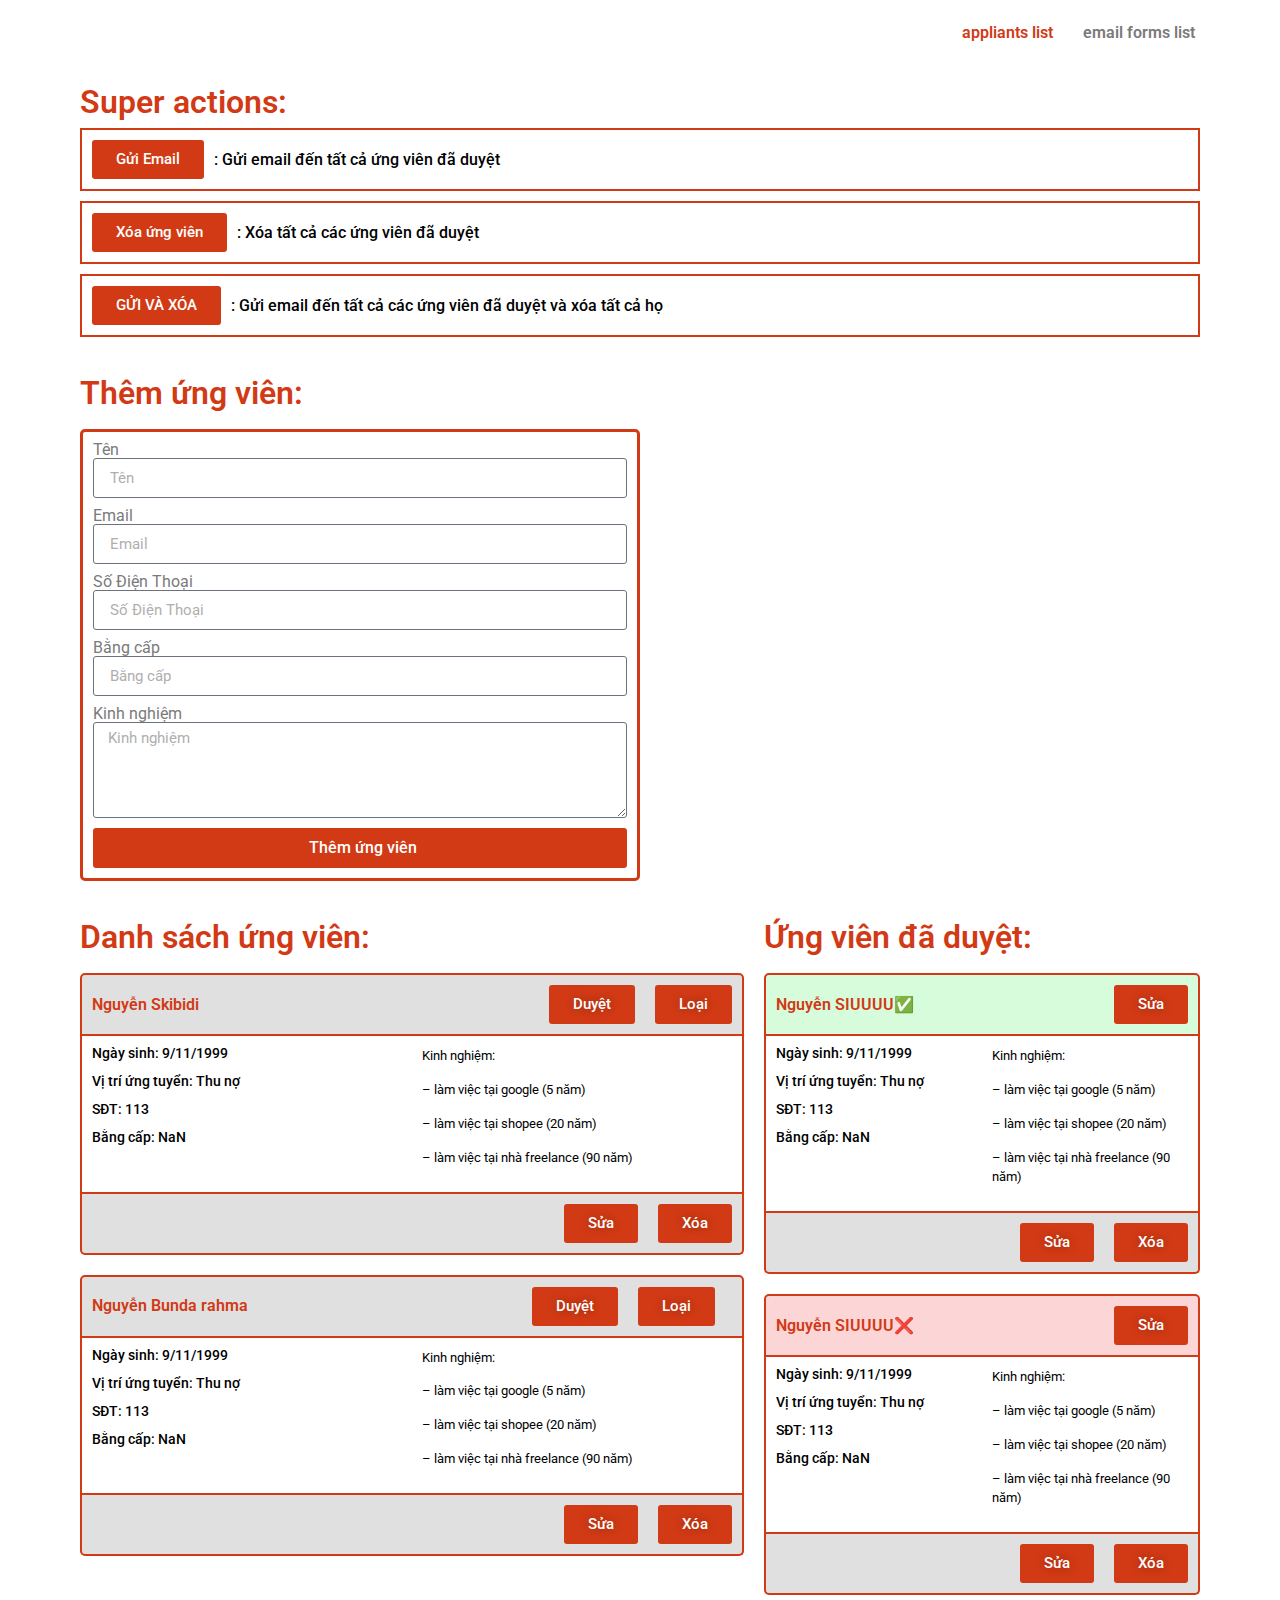
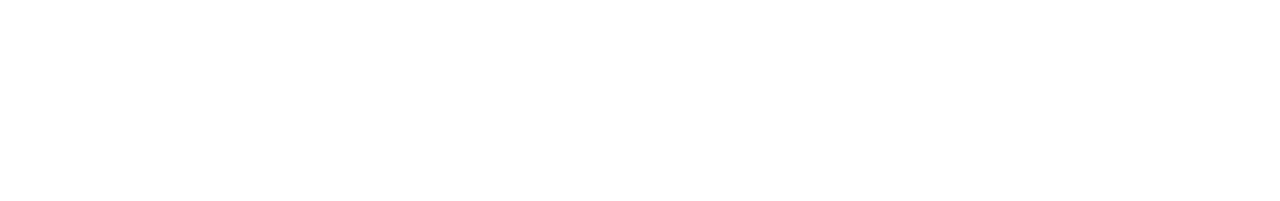
==== commit a2a5a22b: "ambatukam commit" ====
--- a/appliants-list/index.html
+++ b/appliants-list/index.html
@@ -40,8 +40,8 @@
 <link rel="stylesheet" id="elementor-pro-css" href="https://quanghehehihi.github.io/Giao_dien_message/wp-content/plugins/pro-elements/assets/css/frontend.min.css?ver=3.18.1" media="all">
 <link rel="stylesheet" id="widget-heading-css" href="https://quanghehehihi.github.io/Giao_dien_message/wp-content/plugins/elementor/assets/css/widget-heading.min.css?ver=3.25.3" media="all">
 <link rel="stylesheet" id="widget-text-editor-css" href="https://quanghehehihi.github.io/Giao_dien_message/wp-content/plugins/elementor/assets/css/widget-text-editor.min.css?ver=3.25.3" media="all">
-<link rel="stylesheet" id="elementor-post-88-css" href="https://quanghehehihi.github.io/Giao_dien_message/wp-content/uploads/elementor/css/post-88.css?ver=1730512916" media="all">
-<link rel="stylesheet" id="elementor-post-97-css" href="https://quanghehehihi.github.io/Giao_dien_message/wp-content/uploads/elementor/css/post-97.css?ver=1730512631" media="all">
+<link rel="stylesheet" id="elementor-post-88-css" href="https://quanghehehihi.github.io/Giao_dien_message/wp-content/uploads/elementor/css/post-88.css?ver=1730519502" media="all">
+<link rel="stylesheet" id="elementor-post-97-css" href="https://quanghehehihi.github.io/Giao_dien_message/wp-content/uploads/elementor/css/post-97.css?ver=1730614088" media="all">
 <link rel="stylesheet" id="hello-elementor-css" href="https://quanghehehihi.github.io/Giao_dien_message/wp-content/themes/hello-elementor/style.min.css?ver=3.1.1" media="all">
 <link rel="stylesheet" id="hello-elementor-theme-style-css" href="https://quanghehehihi.github.io/Giao_dien_message/wp-content/themes/hello-elementor/theme.min.css?ver=3.1.1" media="all">
 <link rel="stylesheet" id="hello-elementor-header-footer-css" href="https://quanghehehihi.github.io/Giao_dien_message/wp-content/themes/hello-elementor/header-footer.min.css?ver=3.1.1" media="all">
@@ -92,7 +92,7 @@
 				<div class="elementor-widget-container">
 													<img src="https://trunghuygroup.vn/wp-content/uploads/2023/02/TRUNG-HUY-GROUP-white.png" title="" alt="" loading="lazy">													</div>
 				</div>
-				<div class="elementor-element elementor-element-fc53342 hfe-nav-menu__align-left hfe-submenu-icon-arrow hfe-submenu-animation-none hfe-link-redirect-child hfe-nav-menu__breakpoint-tablet elementor-widget elementor-widget-navigation-menu" data-id="fc53342" data-element_type="widget" data-settings="{&quot;padding_horizontal_menu_item&quot;:{&quot;unit&quot;:&quot;px&quot;,&quot;size&quot;:15,&quot;sizes&quot;:[]},&quot;padding_horizontal_menu_item_tablet&quot;:{&quot;unit&quot;:&quot;px&quot;,&quot;size&quot;:&quot;&quot;,&quot;sizes&quot;:[]},&quot;padding_horizontal_menu_item_mobile&quot;:{&quot;unit&quot;:&quot;px&quot;,&quot;size&quot;:&quot;&quot;,&quot;sizes&quot;:[]},&quot;padding_vertical_menu_item&quot;:{&quot;unit&quot;:&quot;px&quot;,&quot;size&quot;:15,&quot;sizes&quot;:[]},&quot;padding_vertical_menu_item_tablet&quot;:{&quot;unit&quot;:&quot;px&quot;,&quot;size&quot;:&quot;&quot;,&quot;sizes&quot;:[]},&quot;padding_vertical_menu_item_mobile&quot;:{&quot;unit&quot;:&quot;px&quot;,&quot;size&quot;:&quot;&quot;,&quot;sizes&quot;:[]},&quot;menu_space_between&quot;:{&quot;unit&quot;:&quot;px&quot;,&quot;size&quot;:&quot;&quot;,&quot;sizes&quot;:[]},&quot;menu_space_between_tablet&quot;:{&quot;unit&quot;:&quot;px&quot;,&quot;size&quot;:&quot;&quot;,&quot;sizes&quot;:[]},&quot;menu_space_between_mobile&quot;:{&quot;unit&quot;:&quot;px&quot;,&quot;size&quot;:&quot;&quot;,&quot;sizes&quot;:[]},&quot;menu_row_space&quot;:{&quot;unit&quot;:&quot;px&quot;,&quot;size&quot;:&quot;&quot;,&quot;sizes&quot;:[]},&quot;menu_row_space_tablet&quot;:{&quot;unit&quot;:&quot;px&quot;,&quot;size&quot;:&quot;&quot;,&quot;sizes&quot;:[]},&quot;menu_row_space_mobile&quot;:{&quot;unit&quot;:&quot;px&quot;,&quot;size&quot;:&quot;&quot;,&quot;sizes&quot;:[]},&quot;dropdown_border_radius&quot;:{&quot;unit&quot;:&quot;px&quot;,&quot;top&quot;:&quot;&quot;,&quot;right&quot;:&quot;&quot;,&quot;bottom&quot;:&quot;&quot;,&quot;left&quot;:&quot;&quot;,&quot;isLinked&quot;:true},&quot;dropdown_border_radius_tablet&quot;:{&quot;unit&quot;:&quot;px&quot;,&quot;top&quot;:&quot;&quot;,&quot;right&quot;:&quot;&quot;,&quot;bottom&quot;:&quot;&quot;,&quot;left&quot;:&quot;&quot;,&quot;isLinked&quot;:true},&quot;dropdown_border_radius_mobile&quot;:{&quot;unit&quot;:&quot;px&quot;,&quot;top&quot;:&quot;&quot;,&quot;right&quot;:&quot;&quot;,&quot;bottom&quot;:&quot;&quot;,&quot;left&quot;:&quot;&quot;,&quot;isLinked&quot;:true},&quot;width_dropdown_item&quot;:{&quot;unit&quot;:&quot;px&quot;,&quot;size&quot;:&quot;220&quot;,&quot;sizes&quot;:[]},&quot;width_dropdown_item_tablet&quot;:{&quot;unit&quot;:&quot;px&quot;,&quot;size&quot;:&quot;&quot;,&quot;sizes&quot;:[]},&quot;width_dropdown_item_mobile&quot;:{&quot;unit&quot;:&quot;px&quot;,&quot;size&quot;:&quot;&quot;,&quot;sizes&quot;:[]},&quot;padding_horizontal_dropdown_item&quot;:{&quot;unit&quot;:&quot;px&quot;,&quot;size&quot;:&quot;&quot;,&quot;sizes&quot;:[]},&quot;padding_horizontal_dropdown_item_tablet&quot;:{&quot;unit&quot;:&quot;px&quot;,&quot;size&quot;:&quot;&quot;,&quot;sizes&quot;:[]},&quot;padding_horizontal_dropdown_item_mobile&quot;:{&quot;unit&quot;:&quot;px&quot;,&quot;size&quot;:&quot;&quot;,&quot;sizes&quot;:[]},&quot;padding_vertical_dropdown_item&quot;:{&quot;unit&quot;:&quot;px&quot;,&quot;size&quot;:15,&quot;sizes&quot;:[]},&quot;padding_vertical_dropdown_item_tablet&quot;:{&quot;unit&quot;:&quot;px&quot;,&quot;size&quot;:&quot;&quot;,&quot;sizes&quot;:[]},&quot;padding_vertical_dropdown_item_mobile&quot;:{&quot;unit&quot;:&quot;px&quot;,&quot;size&quot;:&quot;&quot;,&quot;sizes&quot;:[]},&quot;distance_from_menu&quot;:{&quot;unit&quot;:&quot;px&quot;,&quot;size&quot;:&quot;&quot;,&quot;sizes&quot;:[]},&quot;distance_from_menu_tablet&quot;:{&quot;unit&quot;:&quot;px&quot;,&quot;size&quot;:&quot;&quot;,&quot;sizes&quot;:[]},&quot;distance_from_menu_mobile&quot;:{&quot;unit&quot;:&quot;px&quot;,&quot;size&quot;:&quot;&quot;,&quot;sizes&quot;:[]},&quot;toggle_size&quot;:{&quot;unit&quot;:&quot;px&quot;,&quot;size&quot;:&quot;&quot;,&quot;sizes&quot;:[]},&quot;toggle_size_tablet&quot;:{&quot;unit&quot;:&quot;px&quot;,&quot;size&quot;:&quot;&quot;,&quot;sizes&quot;:[]},&quot;toggle_size_mobile&quot;:{&quot;unit&quot;:&quot;px&quot;,&quot;size&quot;:&quot;&quot;,&quot;sizes&quot;:[]},&quot;toggle_border_width&quot;:{&quot;unit&quot;:&quot;px&quot;,&quot;size&quot;:&quot;&quot;,&quot;sizes&quot;:[]},&quot;toggle_border_width_tablet&quot;:{&quot;unit&quot;:&quot;px&quot;,&quot;size&quot;:&quot;&quot;,&quot;sizes&quot;:[]},&quot;toggle_border_width_mobile&quot;:{&quot;unit&quot;:&quot;px&quot;,&quot;size&quot;:&quot;&quot;,&quot;sizes&quot;:[]},&quot;toggle_border_radius&quot;:{&quot;unit&quot;:&quot;px&quot;,&quot;size&quot;:&quot;&quot;,&quot;sizes&quot;:[]},&quot;toggle_border_radius_tablet&quot;:{&quot;unit&quot;:&quot;px&quot;,&quot;size&quot;:&quot;&quot;,&quot;sizes&quot;:[]},&quot;toggle_border_radius_mobile&quot;:{&quot;unit&quot;:&quot;px&quot;,&quot;size&quot;:&quot;&quot;,&quot;sizes&quot;:[]}}" data-widget_type="navigation-menu.default">
+				<div class="elementor-element elementor-element-fc53342 elementor-widget-tablet__width-initial hfe-nav-menu__align-left hfe-submenu-icon-arrow hfe-submenu-animation-none hfe-link-redirect-child hfe-nav-menu__breakpoint-tablet elementor-widget elementor-widget-navigation-menu" data-id="fc53342" data-element_type="widget" data-settings="{&quot;padding_horizontal_menu_item&quot;:{&quot;unit&quot;:&quot;px&quot;,&quot;size&quot;:15,&quot;sizes&quot;:[]},&quot;padding_horizontal_menu_item_tablet&quot;:{&quot;unit&quot;:&quot;px&quot;,&quot;size&quot;:&quot;&quot;,&quot;sizes&quot;:[]},&quot;padding_horizontal_menu_item_mobile&quot;:{&quot;unit&quot;:&quot;px&quot;,&quot;size&quot;:&quot;&quot;,&quot;sizes&quot;:[]},&quot;padding_vertical_menu_item&quot;:{&quot;unit&quot;:&quot;px&quot;,&quot;size&quot;:15,&quot;sizes&quot;:[]},&quot;padding_vertical_menu_item_tablet&quot;:{&quot;unit&quot;:&quot;px&quot;,&quot;size&quot;:&quot;&quot;,&quot;sizes&quot;:[]},&quot;padding_vertical_menu_item_mobile&quot;:{&quot;unit&quot;:&quot;px&quot;,&quot;size&quot;:&quot;&quot;,&quot;sizes&quot;:[]},&quot;menu_space_between&quot;:{&quot;unit&quot;:&quot;px&quot;,&quot;size&quot;:&quot;&quot;,&quot;sizes&quot;:[]},&quot;menu_space_between_tablet&quot;:{&quot;unit&quot;:&quot;px&quot;,&quot;size&quot;:&quot;&quot;,&quot;sizes&quot;:[]},&quot;menu_space_between_mobile&quot;:{&quot;unit&quot;:&quot;px&quot;,&quot;size&quot;:&quot;&quot;,&quot;sizes&quot;:[]},&quot;menu_row_space&quot;:{&quot;unit&quot;:&quot;px&quot;,&quot;size&quot;:&quot;&quot;,&quot;sizes&quot;:[]},&quot;menu_row_space_tablet&quot;:{&quot;unit&quot;:&quot;px&quot;,&quot;size&quot;:&quot;&quot;,&quot;sizes&quot;:[]},&quot;menu_row_space_mobile&quot;:{&quot;unit&quot;:&quot;px&quot;,&quot;size&quot;:&quot;&quot;,&quot;sizes&quot;:[]},&quot;dropdown_border_radius&quot;:{&quot;unit&quot;:&quot;px&quot;,&quot;top&quot;:&quot;&quot;,&quot;right&quot;:&quot;&quot;,&quot;bottom&quot;:&quot;&quot;,&quot;left&quot;:&quot;&quot;,&quot;isLinked&quot;:true},&quot;dropdown_border_radius_tablet&quot;:{&quot;unit&quot;:&quot;px&quot;,&quot;top&quot;:&quot;&quot;,&quot;right&quot;:&quot;&quot;,&quot;bottom&quot;:&quot;&quot;,&quot;left&quot;:&quot;&quot;,&quot;isLinked&quot;:true},&quot;dropdown_border_radius_mobile&quot;:{&quot;unit&quot;:&quot;px&quot;,&quot;top&quot;:&quot;&quot;,&quot;right&quot;:&quot;&quot;,&quot;bottom&quot;:&quot;&quot;,&quot;left&quot;:&quot;&quot;,&quot;isLinked&quot;:true},&quot;width_dropdown_item&quot;:{&quot;unit&quot;:&quot;px&quot;,&quot;size&quot;:&quot;220&quot;,&quot;sizes&quot;:[]},&quot;width_dropdown_item_tablet&quot;:{&quot;unit&quot;:&quot;px&quot;,&quot;size&quot;:&quot;&quot;,&quot;sizes&quot;:[]},&quot;width_dropdown_item_mobile&quot;:{&quot;unit&quot;:&quot;px&quot;,&quot;size&quot;:&quot;&quot;,&quot;sizes&quot;:[]},&quot;padding_horizontal_dropdown_item&quot;:{&quot;unit&quot;:&quot;px&quot;,&quot;size&quot;:&quot;&quot;,&quot;sizes&quot;:[]},&quot;padding_horizontal_dropdown_item_tablet&quot;:{&quot;unit&quot;:&quot;px&quot;,&quot;size&quot;:&quot;&quot;,&quot;sizes&quot;:[]},&quot;padding_horizontal_dropdown_item_mobile&quot;:{&quot;unit&quot;:&quot;px&quot;,&quot;size&quot;:&quot;&quot;,&quot;sizes&quot;:[]},&quot;padding_vertical_dropdown_item&quot;:{&quot;unit&quot;:&quot;px&quot;,&quot;size&quot;:15,&quot;sizes&quot;:[]},&quot;padding_vertical_dropdown_item_tablet&quot;:{&quot;unit&quot;:&quot;px&quot;,&quot;size&quot;:&quot;&quot;,&quot;sizes&quot;:[]},&quot;padding_vertical_dropdown_item_mobile&quot;:{&quot;unit&quot;:&quot;px&quot;,&quot;size&quot;:&quot;&quot;,&quot;sizes&quot;:[]},&quot;distance_from_menu&quot;:{&quot;unit&quot;:&quot;px&quot;,&quot;size&quot;:&quot;&quot;,&quot;sizes&quot;:[]},&quot;distance_from_menu_tablet&quot;:{&quot;unit&quot;:&quot;px&quot;,&quot;size&quot;:&quot;&quot;,&quot;sizes&quot;:[]},&quot;distance_from_menu_mobile&quot;:{&quot;unit&quot;:&quot;px&quot;,&quot;size&quot;:&quot;&quot;,&quot;sizes&quot;:[]},&quot;toggle_size&quot;:{&quot;unit&quot;:&quot;px&quot;,&quot;size&quot;:&quot;&quot;,&quot;sizes&quot;:[]},&quot;toggle_size_tablet&quot;:{&quot;unit&quot;:&quot;px&quot;,&quot;size&quot;:&quot;&quot;,&quot;sizes&quot;:[]},&quot;toggle_size_mobile&quot;:{&quot;unit&quot;:&quot;px&quot;,&quot;size&quot;:&quot;&quot;,&quot;sizes&quot;:[]},&quot;toggle_border_width&quot;:{&quot;unit&quot;:&quot;px&quot;,&quot;size&quot;:&quot;&quot;,&quot;sizes&quot;:[]},&quot;toggle_border_width_tablet&quot;:{&quot;unit&quot;:&quot;px&quot;,&quot;size&quot;:&quot;&quot;,&quot;sizes&quot;:[]},&quot;toggle_border_width_mobile&quot;:{&quot;unit&quot;:&quot;px&quot;,&quot;size&quot;:&quot;&quot;,&quot;sizes&quot;:[]},&quot;toggle_border_radius&quot;:{&quot;unit&quot;:&quot;px&quot;,&quot;size&quot;:&quot;&quot;,&quot;sizes&quot;:[]},&quot;toggle_border_radius_tablet&quot;:{&quot;unit&quot;:&quot;px&quot;,&quot;size&quot;:&quot;&quot;,&quot;sizes&quot;:[]},&quot;toggle_border_radius_mobile&quot;:{&quot;unit&quot;:&quot;px&quot;,&quot;size&quot;:&quot;&quot;,&quot;sizes&quot;:[]}}" data-widget_type="navigation-menu.default">
 				<div class="elementor-widget-container">
 						<div class="hfe-nav-menu hfe-layout-horizontal hfe-nav-menu-layout horizontal hfe-pointer__none" data-layout="horizontal">
 				<div role="button" class="hfe-nav-menu__toggle elementor-clickable">
@@ -592,10 +592,10 @@
 <script id="wp-i18n-js-after">
 wp.i18n.setLocaleData( { 'text directionltr': [ 'ltr' ] } );
 </script>
-<script id="elementor-pro-frontend-js-before">var ElementorProFrontendConfig = {"ajaxurl":"https:\/\/quanghehehihi.github.io\/Giao_dien_message\/wp-admin\/admin-ajax.php","nonce":"31daf1fac8","urls":{"assets":"https:\/\/quanghehehihi.github.io\/Giao_dien_message\/wp-content\/plugins\/pro-elements\/assets\/","rest":"https:\/\/quanghehehihi.github.io\/Giao_dien_message\/wp-json\/"},"shareButtonsNetworks":{"facebook":{"title":"Facebook","has_counter":true},"twitter":{"title":"Twitter"},"linkedin":{"title":"LinkedIn","has_counter":true},"pinterest":{"title":"Pinterest","has_counter":true},"reddit":{"title":"Reddit","has_counter":true},"vk":{"title":"VK","has_counter":true},"odnoklassniki":{"title":"OK","has_counter":true},"tumblr":{"title":"Tumblr"},"digg":{"title":"Digg"},"skype":{"title":"Skype"},"stumbleupon":{"title":"StumbleUpon","has_counter":true},"mix":{"title":"Mix"},"telegram":{"title":"Telegram"},"pocket":{"title":"Pocket","has_counter":true},"xing":{"title":"XING","has_counter":true},"whatsapp":{"title":"WhatsApp"},"email":{"title":"Email"},"print":{"title":"Print"}},"facebook_sdk":{"lang":"en_US","app_id":""},"lottie":{"defaultAnimationUrl":"https:\/\/quanghehehihi.github.io\/Giao_dien_message\/wp-content\/plugins\/pro-elements\/modules\/lottie\/assets\/animations\/default.json"}};</script>
+<script id="elementor-pro-frontend-js-before">var ElementorProFrontendConfig = {"ajaxurl":"https:\/\/quanghehehihi.github.io\/Giao_dien_message\/wp-admin\/admin-ajax.php","nonce":"72570191a9","urls":{"assets":"https:\/\/quanghehehihi.github.io\/Giao_dien_message\/wp-content\/plugins\/pro-elements\/assets\/","rest":"https:\/\/quanghehehihi.github.io\/Giao_dien_message\/wp-json\/"},"shareButtonsNetworks":{"facebook":{"title":"Facebook","has_counter":true},"twitter":{"title":"Twitter"},"linkedin":{"title":"LinkedIn","has_counter":true},"pinterest":{"title":"Pinterest","has_counter":true},"reddit":{"title":"Reddit","has_counter":true},"vk":{"title":"VK","has_counter":true},"odnoklassniki":{"title":"OK","has_counter":true},"tumblr":{"title":"Tumblr"},"digg":{"title":"Digg"},"skype":{"title":"Skype"},"stumbleupon":{"title":"StumbleUpon","has_counter":true},"mix":{"title":"Mix"},"telegram":{"title":"Telegram"},"pocket":{"title":"Pocket","has_counter":true},"xing":{"title":"XING","has_counter":true},"whatsapp":{"title":"WhatsApp"},"email":{"title":"Email"},"print":{"title":"Print"}},"facebook_sdk":{"lang":"en_US","app_id":""},"lottie":{"defaultAnimationUrl":"https:\/\/quanghehehihi.github.io\/Giao_dien_message\/wp-content\/plugins\/pro-elements\/modules\/lottie\/assets\/animations\/default.json"}};</script>
 <script src="https://quanghehehihi.github.io/Giao_dien_message/wp-content/plugins/pro-elements/assets/js/frontend.min.js?ver=3.18.1" id="elementor-pro-frontend-js"></script>
 <script src="https://quanghehehihi.github.io/Giao_dien_message/wp-includes/js/jquery/ui/core.min.js?ver=1.13.3" id="jquery-ui-core-js"></script>
-<script id="elementor-frontend-js-before">var elementorFrontendConfig = {"environmentMode":{"edit":false,"wpPreview":false,"isScriptDebug":false},"i18n":{"shareOnFacebook":"Share on Facebook","shareOnTwitter":"Share on Twitter","pinIt":"Pin it","download":"Download","downloadImage":"Download image","fullscreen":"Fullscreen","zoom":"Zoom","share":"Share","playVideo":"Play Video","previous":"Previous","next":"Next","close":"Close","a11yCarouselWrapperAriaLabel":"Carousel | Horizontal scrolling: Arrow Left & Right","a11yCarouselPrevSlideMessage":"Previous slide","a11yCarouselNextSlideMessage":"Next slide","a11yCarouselFirstSlideMessage":"This is the first slide","a11yCarouselLastSlideMessage":"This is the last slide","a11yCarouselPaginationBulletMessage":"Go to slide"},"is_rtl":false,"breakpoints":{"xs":0,"sm":480,"md":768,"lg":1025,"xl":1440,"xxl":1600},"responsive":{"breakpoints":{"mobile":{"label":"Mobile Portrait","value":767,"default_value":767,"direction":"max","is_enabled":true},"mobile_extra":{"label":"Mobile Landscape","value":880,"default_value":880,"direction":"max","is_enabled":false},"tablet":{"label":"Tablet Portrait","value":1024,"default_value":1024,"direction":"max","is_enabled":true},"tablet_extra":{"label":"Tablet Landscape","value":1200,"default_value":1200,"direction":"max","is_enabled":false},"laptop":{"label":"Laptop","value":1366,"default_value":1366,"direction":"max","is_enabled":false},"widescreen":{"label":"Widescreen","value":2400,"default_value":2400,"direction":"min","is_enabled":false}},"hasCustomBreakpoints":false},"version":"3.25.3","is_static":false,"experimentalFeatures":{"e_font_icon_svg":true,"additional_custom_breakpoints":true,"container":true,"e_swiper_latest":true,"e_nested_atomic_repeaters":true,"e_optimized_control_loading":true,"e_onboarding":true,"e_css_smooth_scroll":true,"theme_builder_v2":true,"hello-theme-header-footer":true,"home_screen":true,"nested-elements":true,"editor_v2":true,"e_element_cache":true,"link-in-bio":true,"floating-buttons":true,"launchpad-checklist":true,"page-transitions":true,"notes":true,"form-submissions":true,"e_scroll_snap":true},"urls":{"assets":"https:\/\/quanghehehihi.github.io\/Giao_dien_message\/wp-content\/plugins\/elementor\/assets\/","ajaxurl":"https:\/\/quanghehehihi.github.io\/Giao_dien_message\/wp-admin\/admin-ajax.php","uploadUrl":"https:\/\/quanghehehihi.github.io\/Giao_dien_message\/wp-content\/uploads"},"nonces":{"floatingButtonsClickTracking":"d78274da43"},"swiperClass":"swiper","settings":{"page":[],"editorPreferences":[]},"kit":{"active_breakpoints":["viewport_mobile","viewport_tablet"],"global_image_lightbox":"yes","lightbox_enable_counter":"yes","lightbox_enable_fullscreen":"yes","lightbox_enable_zoom":"yes","lightbox_enable_share":"yes","lightbox_title_src":"title","lightbox_description_src":"description","hello_header_logo_type":"title","hello_header_menu_layout":"horizontal","hello_footer_logo_type":"logo"},"post":{"id":88,"title":"appliants%20list%20%E2%80%93%20Trung%20Huy%20Message","excerpt":"","featuredImage":false}};</script>
+<script id="elementor-frontend-js-before">var elementorFrontendConfig = {"environmentMode":{"edit":false,"wpPreview":false,"isScriptDebug":false},"i18n":{"shareOnFacebook":"Share on Facebook","shareOnTwitter":"Share on Twitter","pinIt":"Pin it","download":"Download","downloadImage":"Download image","fullscreen":"Fullscreen","zoom":"Zoom","share":"Share","playVideo":"Play Video","previous":"Previous","next":"Next","close":"Close","a11yCarouselWrapperAriaLabel":"Carousel | Horizontal scrolling: Arrow Left & Right","a11yCarouselPrevSlideMessage":"Previous slide","a11yCarouselNextSlideMessage":"Next slide","a11yCarouselFirstSlideMessage":"This is the first slide","a11yCarouselLastSlideMessage":"This is the last slide","a11yCarouselPaginationBulletMessage":"Go to slide"},"is_rtl":false,"breakpoints":{"xs":0,"sm":480,"md":768,"lg":1025,"xl":1440,"xxl":1600},"responsive":{"breakpoints":{"mobile":{"label":"Mobile Portrait","value":767,"default_value":767,"direction":"max","is_enabled":true},"mobile_extra":{"label":"Mobile Landscape","value":880,"default_value":880,"direction":"max","is_enabled":false},"tablet":{"label":"Tablet Portrait","value":1024,"default_value":1024,"direction":"max","is_enabled":true},"tablet_extra":{"label":"Tablet Landscape","value":1200,"default_value":1200,"direction":"max","is_enabled":false},"laptop":{"label":"Laptop","value":1366,"default_value":1366,"direction":"max","is_enabled":false},"widescreen":{"label":"Widescreen","value":2400,"default_value":2400,"direction":"min","is_enabled":false}},"hasCustomBreakpoints":false},"version":"3.25.3","is_static":false,"experimentalFeatures":{"e_font_icon_svg":true,"additional_custom_breakpoints":true,"container":true,"e_swiper_latest":true,"e_nested_atomic_repeaters":true,"e_optimized_control_loading":true,"e_onboarding":true,"e_css_smooth_scroll":true,"theme_builder_v2":true,"hello-theme-header-footer":true,"home_screen":true,"nested-elements":true,"editor_v2":true,"e_element_cache":true,"link-in-bio":true,"floating-buttons":true,"launchpad-checklist":true,"page-transitions":true,"notes":true,"form-submissions":true,"e_scroll_snap":true},"urls":{"assets":"https:\/\/quanghehehihi.github.io\/Giao_dien_message\/wp-content\/plugins\/elementor\/assets\/","ajaxurl":"https:\/\/quanghehehihi.github.io\/Giao_dien_message\/wp-admin\/admin-ajax.php","uploadUrl":"https:\/\/quanghehehihi.github.io\/Giao_dien_message\/wp-content\/uploads"},"nonces":{"floatingButtonsClickTracking":"c565e6118b"},"swiperClass":"swiper","settings":{"page":[],"editorPreferences":[]},"kit":{"active_breakpoints":["viewport_mobile","viewport_tablet"],"global_image_lightbox":"yes","lightbox_enable_counter":"yes","lightbox_enable_fullscreen":"yes","lightbox_enable_zoom":"yes","lightbox_enable_share":"yes","lightbox_title_src":"title","lightbox_description_src":"description","hello_header_logo_type":"title","hello_header_menu_layout":"horizontal","hello_footer_logo_type":"logo"},"post":{"id":88,"title":"appliants%20list%20%E2%80%93%20Trung%20Huy%20Message","excerpt":"","featuredImage":false}};</script>
 <script src="https://quanghehehihi.github.io/Giao_dien_message/wp-content/plugins/elementor/assets/js/frontend.min.js?ver=3.25.3" id="elementor-frontend-js"></script>
 <script src="https://quanghehehihi.github.io/Giao_dien_message/wp-content/plugins/pro-elements/assets/js/preloaded-elements-handlers.min.js?ver=3.18.1" id="pro-preloaded-elements-handlers-js"></script>
 </body>
